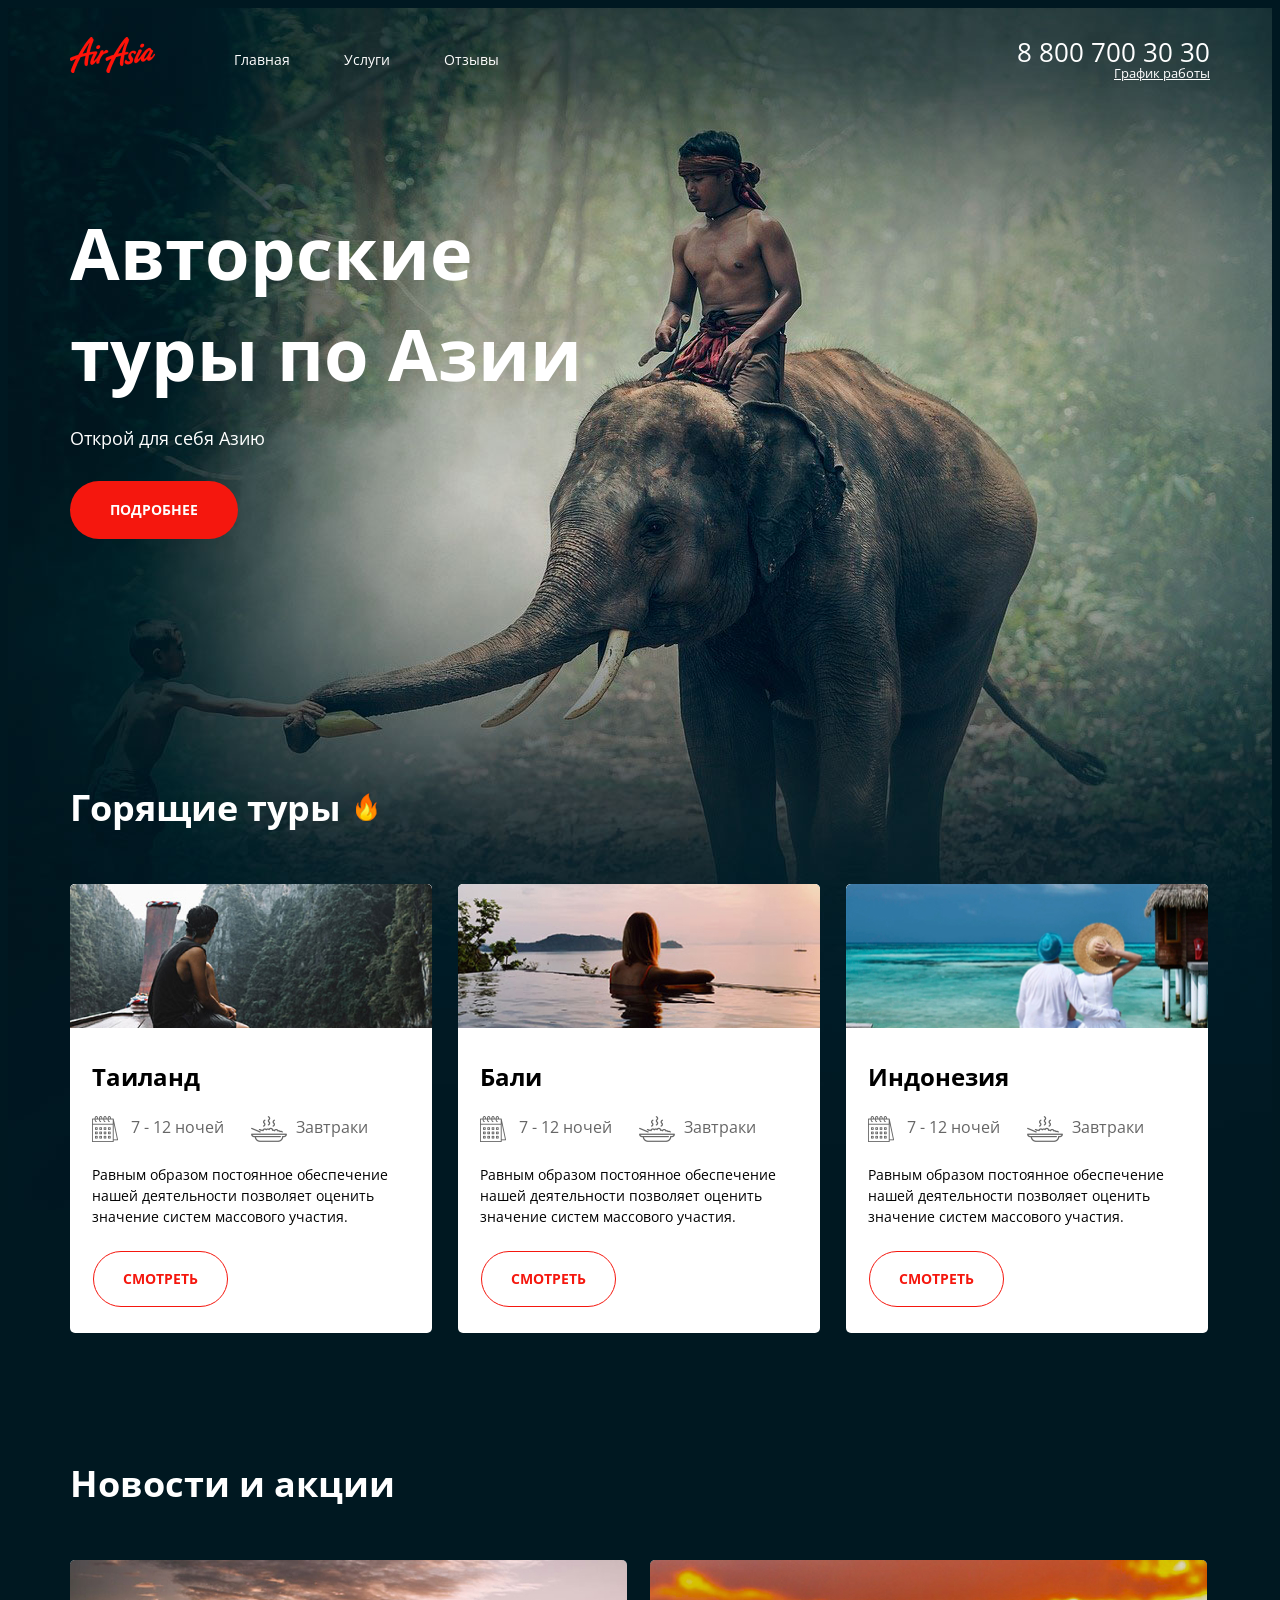
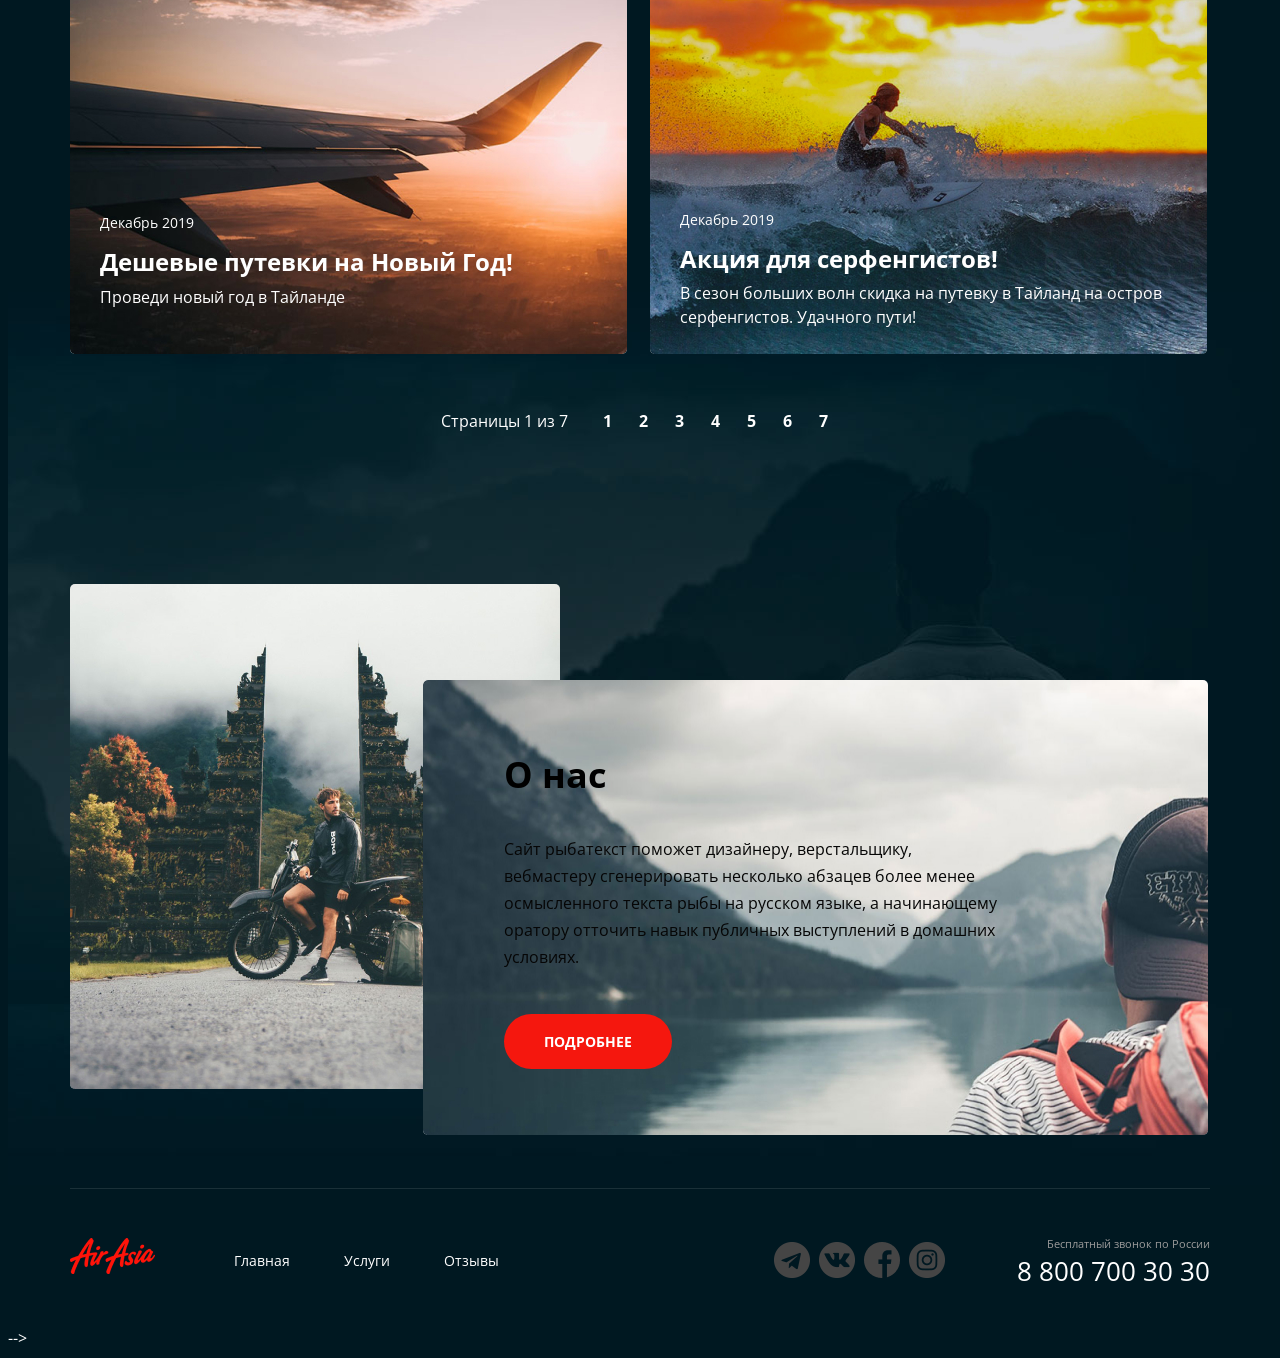
==== index.html @ de973c2b "Заново загруженные файлы" ====
<!DOCTYPE html>
<html lang="ru">

<head>
  <meta charset="UTF-8">
  <meta http-equiv="X-UA-Compatible" content="IE=edge">
  <meta name="viewport" content="width=device-width, initial-scale=1.0">
  <title>Document</title>
  <link href="https://fonts.googleapis.com/css2?family=Open+Sans:wght@300;400;700&display=swap" rel="stylesheet">
  <link rel="stylesheet" href="main.css">
</head>

<body>
  <div class="wrapper main-page-wrapper">
    <section class="hero">
      <div class="container">
        <header class="header">
          <a href="/" class="logo">
            <img src="./img/logo.png" alt="logo__img">
          </a>
          <nav class="menu">
            <ul class="menu__list">
              <li class="menu__item">
                <a href="#" class="menu__link">Главная</a>
              </li>
              <li class="menu__item">
                <a href="#" class="menu__link">Услуги</a>
              </li>
              <li class="menu__item">
                <a href="#" class="menu__link">Отзывы</a>
              </li>
            </ul>
          </nav>
          <address class="contacts">
            <a href="" class="contacts__number">8 800 700 30 30</a>
            <div class="contacts__time--title" title="пн-вс: 09:00 - 20:00 Обед: 14:00 - 14:30">График работы</div>
          </address>
        </header>
        <div class="main">
          <h1 class="main__title">Авторские туры по Азии</h1>
          <p class="main__slogan">Открой для себя Азию</p>
          <a href="#" class="button button--color--red">Подробнее</a>
        </div>
      </div>
    </section>
    <section class="sale">
      <div class="container">
        <h2 class="sale__title section-title">Горящие туры</h2>
        <ul class="sale__list">
          <li class="sale__item">
            <div class="sale-card">
              <div class="sale__header">
                <img src="./img/river.jpg" alt="" class="sale-card__img">
              </div>
              <div class="sale-card__desc">
                <h3 class="sale-card__title">Таиланд</h3>
                <ul class="options">
                  <li class="options__item">
                    <img src="./img/calendar.jpg" alt="" class="options__img--calendar">
                    <span class="options__text--calendar">7 - 12 ночей</span>
                  </li>
                  <li class="options__item">
                    <img src="./img/meal.jpg" alt="" class="options__img--meal">
                    <span class="options__text--meal">Завтраки</span>
                  </li>
                </ul>
                <p class="sale-card__text">Равным образом постоянное обеспечение нашей деятельности позволяет оценить
                  значение систем массового участия.</p>
                <div class="sale-button-wrapper">
                  <a href="#" class="button button--color--white">Смотреть</a>
                </div>
              </div>
            </div>
          </li>
          <li class="sale__item">
            <div class="sale-card">
              <div class="sale__header">
                <img src="./img/pool.jpg" alt="" class="sale-card__img">
              </div>
              <div class="sale-card__desc">
                <h3 class="sale-card__title">Бали</h3>
                <ul class="options">
                  <li class="options__item">
                    <img src="./img/calendar.jpg" alt="" class="options__img--calendar">
                    <span class="options__text--calendar">7 - 12 ночей</span>
                  </li>
                  <li class="options__item">
                    <img src="./img/meal.jpg" alt="" class="options__img--meal">
                    <span class="options__text--meal">Завтраки</span>
                  </li>
                </ul>
                <p class="sale-card__text">Равным образом постоянное обеспечение нашей деятельности позволяет оценить
                  значение систем массового участия.</p>
                <div class="sale-button-wrapper">
                  <a href="#" class="button button--color--white">Смотреть</a>
                </div>
              </div>
            </div>
          </li>
          <li class="sale__item">
            <div class="sale-card">
              <div class="sale__header">
                <img src="./img/ocean.jpg" alt="" class="sale-card__img">
              </div>
              <div class="sale-card__desc">
                <h3 class="sale-card__title">Индонезия</h3>
                <ul class="options">
                  <li class="options__item">
                    <img src="./img/calendar.jpg" alt="" class="options__img--calendar">
                    <span class="options__text--calendar">7 - 12 ночей</span>
                  </li>
                  <li class="options__item">
                    <img src="./img/meal.jpg" alt="" class="options__img--meal">
                    <span class="options__text--meal">Завтраки</span>
                  </li>
                </ul>
                <p class="sale-card__text">Равным образом постоянное обеспечение нашей деятельности позволяет оценить
                  значение систем массового участия.</p>
                <div class="sale-button-wrapper">
                  <a href="#" class="button button--color--white">Смотреть</a>
                </div>
              </div>
            </div>
          </li>
        </ul>
      </div>
    </section>
    <section class="news">
      <div class="container">
        <h2 class="news__title section-title">Новости и акции</h2>
        <ul class="news__list">
          <li class="news__item">
            <a href="#" class="news__link">
              <div class="single-news">
                <img src="./img/plain.jpg" alt="" class="single-news__img">
                <div class="single-news__desc">
                  <div class="single-news__date">Декабрь 2019</div>
                  <div class="single-news__title">Дешевые путевки на Новый Год!</div>
                  <div class="single-news__text">Проведи новый год в Тайланде</div>
                </div>
              </div>
            </a>
          </li>
          <li class="news__item">
            <a href="#" class="news__link">
              <div class="single-news">
                <img src="./img/Surfer.jpg" alt="" class="single-news__img">
                <div class="single-news__desc">
                  <div class="single-news__date">Декабрь 2019</div>
                  <div class="single-news__title">Акция для серфенгистов!</div>
                  <div class="single-news__text">В сезон больших волн скидка на путевку в Тайланд на остров серфенгистов.
                    Удачного пути!</div>
                </div>
              </div>
            </a>
          </li>
        </ul>
        <div class="paginator">
          <div class="paginator__display">Страницы 1 из 7</div>
          <ul class="paginator__list">
            <li class="paginator__item paginator__item--active">
              <a href="#" class="paginator__link">1</a>
            </li>
            <li class="paginator__item paginator__item--active">
              <a href="#" class="paginator__link">2</a>
            </li>
            <li class="paginator__item paginator__item--active">
              <a href="#" class="paginator__link">3</a>
            </li>
            <li class="paginator__item paginator__item--active">
              <a href="#" class="paginator__link">4</a>
            </li>
            <li class="paginator__item paginator__item--active">
              <a href="#" class="paginator__link">5</a>
            </li>
            <li class="paginator__item paginator__item--active">
              <a href="#" class="paginator__link">6</a>
            </li>
            <li class="paginator__item paginator__item--active">
              <a href="#" class="paginator__link">7</a>
            </li>
          </ul>
        </div>
      </div>
    </section>
    <section class="story">
      <div class="container story__container">
        <div class="story__content">
          <h3 class="story__title section-title--color--black section-title">О нас</h3>
          <p class="story__text">Сайт рыбатекст поможет дизайнеру, верстальщику, вебмастеру сгенерировать
            несколько
            абзацев более менее осмысленного текста рыбы на русском языке, а начинающему оратору отточить навык
            публичных выступлений в домашних условиях.</p>
          <a href="#" class="button__story">Подробнее</a>
        </div>
      </div>
    </section>
    <footer class="footer-containet">
      <div class="container footer-containet__content">
        <div class="footer">
          <a href="/" class="logo">
            <img src="./img/logo.png" alt="logo__footer__img">
          </a>
          <nav class="menu">
            <ul class="menu__list">
              <li class="menu__item">
                <a href="#" class="menu__link">Главная</a>
              </li>
              <li class="menu__item">
                <a href="#" class="menu__link">Услуги</a>
              </li>
              <li class="menu__item">
                <a href="#" class="menu__link">Отзывы</a>
              </li>
            </ul>
          </nav>
          <div class="socials">
            <ul class="socials__list">
              <li class="socials__item socials__link--tg">
                <a href="#" class="socials__link"></a>
              </li>
              <li class="socials__item socials__link--vk">
                <a href="#" class="socials__link"></a>
              </li>
              <li class="socials__item socials__link--fb">
                <a href="#" class="socials__link"></a>
              </li>
              <li class="socials__item socials__link--ig">
                <a href="#" class="socials__link"></a>
              </li>
            </ul>
          </div>
          <address class="contacts">
            <div class="contacts__text">Бесплатный звонок по России</div>
            <a href="" class="contacts__number">8 800 700 30 30</a>
        </div> 
      </div>
    </footer>
    -->
  </div>
</body>

</html>
---- main.css ----
body {
  font-family: "Open Sans", Helvetica, sans-serif;
  color: #fff;
  font-size: 16px;
  line-height: 1.42;
  background: #001821;
  -webkit-font-smoothing: antialiased;
  -moz-osx-font-smoothing: grayscale;
}

a {
  color: inherit;
}

ul {
  padding: 0;
  margin: 0;
}

ul li {
  list-style: none;
}

h1 h2 h3 h4 h5 h6 {
  margin: 0;
  font-weight: normal;
}

* {
  box-sizing: border-box;
}

.main-page-wrapper {
  background: url(./img/1.png) center top no-repeat, url(./img/2.png) right bottom 165px no-repeat;
}

.container {
  margin: 0 auto;
  width: 1140px;
}

.header {
  height: 92px;
  position: relative;
  margin-bottom: 102px;
}

.logo {
  display: block;
  position: absolute;
  top: 29px;
  left: 0;
}

.menu {
  position: absolute;
  top: 39px;
  left: 164px;
}

.contacts {
  position: absolute;
  top: 29.64px;
  right: 0;
  line-height: 1.1;
  text-align: right;
  font-style: normal;
}

.contacts__text{
  color: #9A9A9A;
  font-size: 11px;
  margin-bottom: 6px;
}

.menu__item {
  display: inline-block;
  vertical-align: middle;
  margin-right: 50px;
}

.menu__item:last-child {
  margin-right: 0;
}

.menu__link {
  font-size: 14px;
  text-decoration: none;
}

.menu__link:hover {
  color: #DA0100;
}

.contacts__number {
  text-decoration: none;
  font-size: 26px;
  margin-bottom: 2px;
}
.contacts__time--title {
  font-size: 13px;
  text-decoration: underline;
}

.main {
  width: 515px;
}

.main__title {
  font-size: 72px;
  font-weight: 700;
  line-height: 1.4;
  margin-bottom: 22.5px;
}

.main__slogan {
  font-size: 18px;
  margin-bottom: 29.5px;
}

.button {
  background: #F5170E;
  border-radius: 35px;
  padding: 19px 40px;
  color: #fff;
  font-weight: 700;
  text-transform: uppercase;
  text-decoration: none;
  display: inline-block;
  font-size: 14px;
  margin-bottom: 213px;
}

.button--color--white {
  background: #fff;
  color: #F5170E;
  border: 1px solid #F5170E;
}

.button--color--white:hover {
  background: #F5170E;
  color: #fff;
}

.sale {
  margin-bottom: 125px;
}

.sale__title {
  font-size: 36px;
  font-weight: 700;
  margin-bottom: 51px;
}

.sale__title::after {
  content: url(./img/flame.png);
  margin-left: 15px;
}

.sale__item {
  min-height: 449px;
  background: #fff;
  border-radius: 5px;
  display: inline-block;
  margin-right: 22px;
  width: 362px;
}

.sale__item:last-child {
  margin-right: 0;
}

.sale-card__img {
  border-radius: 5px 5px 0px 0px;
}

.sale__header {
  min-height: 144px;
  margin-bottom: 26px;
}

.sale-card__desc {
  padding: 0px 22px 26px 22px;
  color: #000000;
}

.sale-card__title {
  font-size: 24px;
  font-weight: 700;
  margin-bottom: 22px;
}

.options {
  display: inline-block;
  vertical-align: top;
  color: #666666;
  margin-bottom: 8px;
}

.options__item {
  display: inline-block;
}

.options__item:last-child {
  margin-bottom: 0;
}

.options__img--calendar {
  margin-right: 9px;
  vertical-align: middle;
}

.options__text--calendar {
  margin-right: 23px;
}

.options__img--meal {
  margin-right: 5px;
  vertical-align: middle;
}

.sale-card__text {
  font-weight: 400;
  font-size: 14px;
  line-height: 21px;
  margin-bottom: 24px;
}

.sale-button-wrapper {
  padding: 0px 1px;
}

.button--color--white {
  box-sizing: border-box;
  position: absolute;
  padding: 17px 29px;
  transition: .5s;
}

.news__title {
  font-size: 36px;
  margin-bottom: 51px;
}

.news__item {
  width: 557px;
  display: inline-block;
  vertical-align: top;
  position: relative;
  border-radius: 5px;
  overflow: hidden;
  margin-right: 19px;
  margin-bottom: 51px;
}

.news__item:last-child {
  margin-right: 0;
}

.single-news__img {
  display: block;
  width: 100%;
  height: 100%;
  object-fit: cover;
}

.single-news__desc {
  position: absolute;
  left: 0;
  right: 0;
  bottom: 0;
  padding: 25px 30px;
  min-height: 166px;
  display: block;
}

.single-news__date {
  font-size: 14px;
  margin-bottom: 12.5px;
}
.single-news__title {
  font-size: 24px;
  font-weight: 700;
  margin-bottom: 5px;
}

.single-news__text {
  line-height: 1.5;
}

.paginator {
  text-align: center;
  margin-bottom: 75px;
}

.paginator__display, .paginator__list{
  display: inline-block;
  vertical-align: middle;
}

.paginator__display {
  margin-right: 20px;
}

.paginator__item {
  display: inline-block;
  vertical-align: middle;
}

.paginator__item--active:hover, .paginator__link:hover {
  background: #fff;
  border-radius: 50%;
  color: #F5170E;
}

.paginator__link {
  display: block;
  width: 32px;
  height: 32px;
  border-radius: 50%;
  position: relative;
  text-decoration: none;
  font-weight: bold;
  line-height: 32px;
}

.story {
  padding: 72px 0 53px 0;
}

.story__content {
  display: inline-block;
  border-radius: 5px;
  max-width: 785px;
  background-image: url('./img/mountains.jpg');
  background-size: cover;
  background-repeat: no-repeat;
  background-position: bottom right;
  padding: 70px 202px 82px 81px;
  margin-left: -141px;
  vertical-align: top;
  margin-top: 96px;
}

.section__title {
  margin-bottom: 37px;
}

.story__text {
  margin-bottom: 59px;
  font-size: 16px;
  line-height: 27px;
  color: #060606
}

.story__container::before {
  content: '';
  display: inline-block;
  width: 490px;
  height: 505px;
  background-image: url('./img/gates.jpg');
  border-radius: 5px;
  vertical-align: top;
}

.button__story {
  font-weight: 700;
  font-size: 14px;
  line-height: 19px;
  text-transform: uppercase;
  color: #fff;
  border-radius: 35px;
  background: #F5170E;
  padding: 18px 40px;
  transition: .5s;
  text-decoration: none;
}

.button__story:hover {
  background-color: #DA0100;
}

.story__title {
  font-weight: 700;
  font-size: 36px;
  line-height: 49px;
  color: #fff;
  margin-top: 0;
  margin-bottom: 37px;
  
}

.section-title--color--black {
  color: #000;
}

.footer-containet__content {
  border-top: 1px solid rgba(255, 255, 255, 0.1);
}

.footer {
  height: 118px;
  position: relative;
  margin-top: 20px;
}

.socials__item{
  display: inline-block;
  vertical-align: middle;
  margin-right: 5px;
}

.socials {
  position: absolute;
  top: 33px;
  right: 265px;
}

.socials__item:last-child {
  margin-right: 0;
}

.socials__link{
  display: block;
  text-decoration: none;
  width: 36px;
  height: 36px;
  background: center center no-repeat;
}

.socials__link--tg .socials__link {
  background-image: url(./img/tg.png);
}

.socials__link--tg .socials__link:hover {
  background-image: url(./img/tg-hover.png);
}

.socials__link--vk .socials__link {
  background-image: url(./img/vk.png);
}

.socials__link--vk .socials__link:hover {
  background-image: url(./img/vk-hover.png);
}

.socials__link--fb .socials__link {
  background-image: url(./img/fb.png);
}

.socials__link--fb .socials__link:hover {
  background-image: url(./img/fb-hover.png);
}

.socials__link--ig .socials__link {
  background-image: url(./img/ig.png);
}

.socials__link--ig .socials__link:hover {
  background-image: url(./img/ig-hover.png);
}
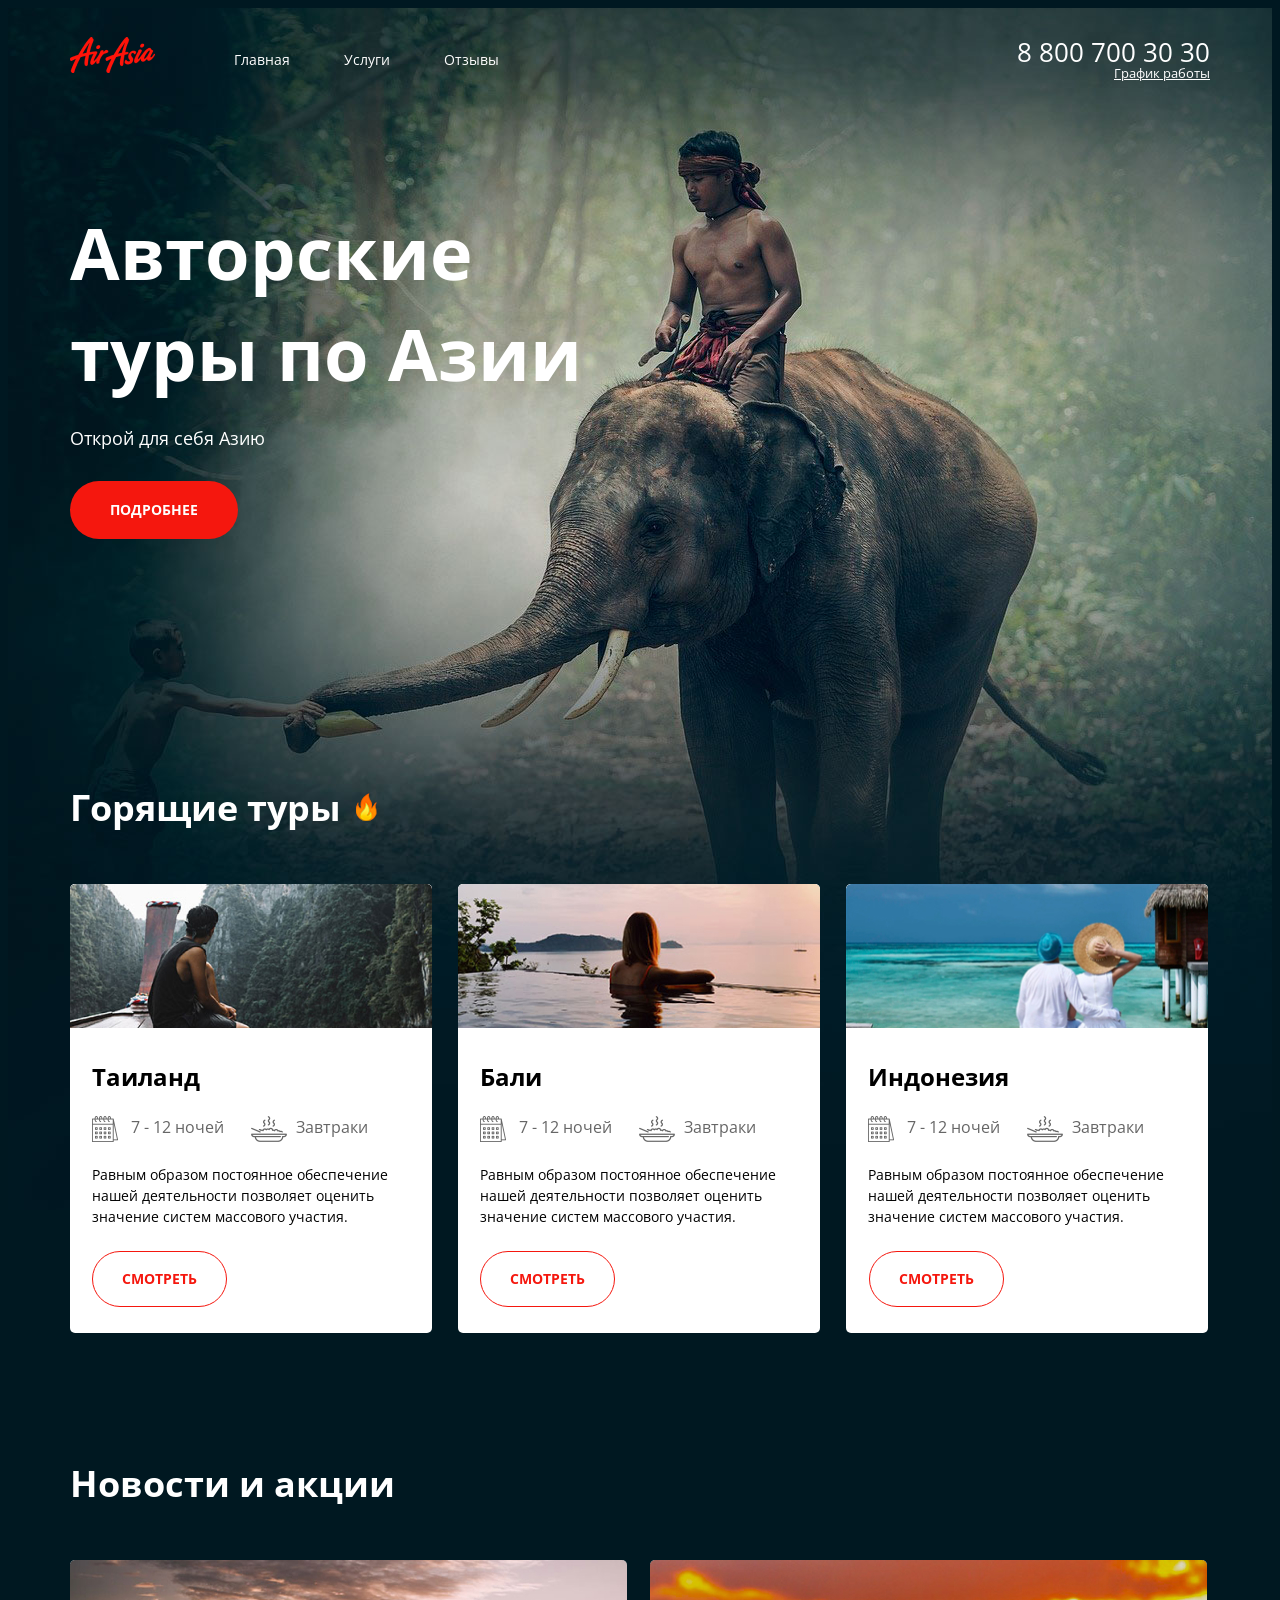
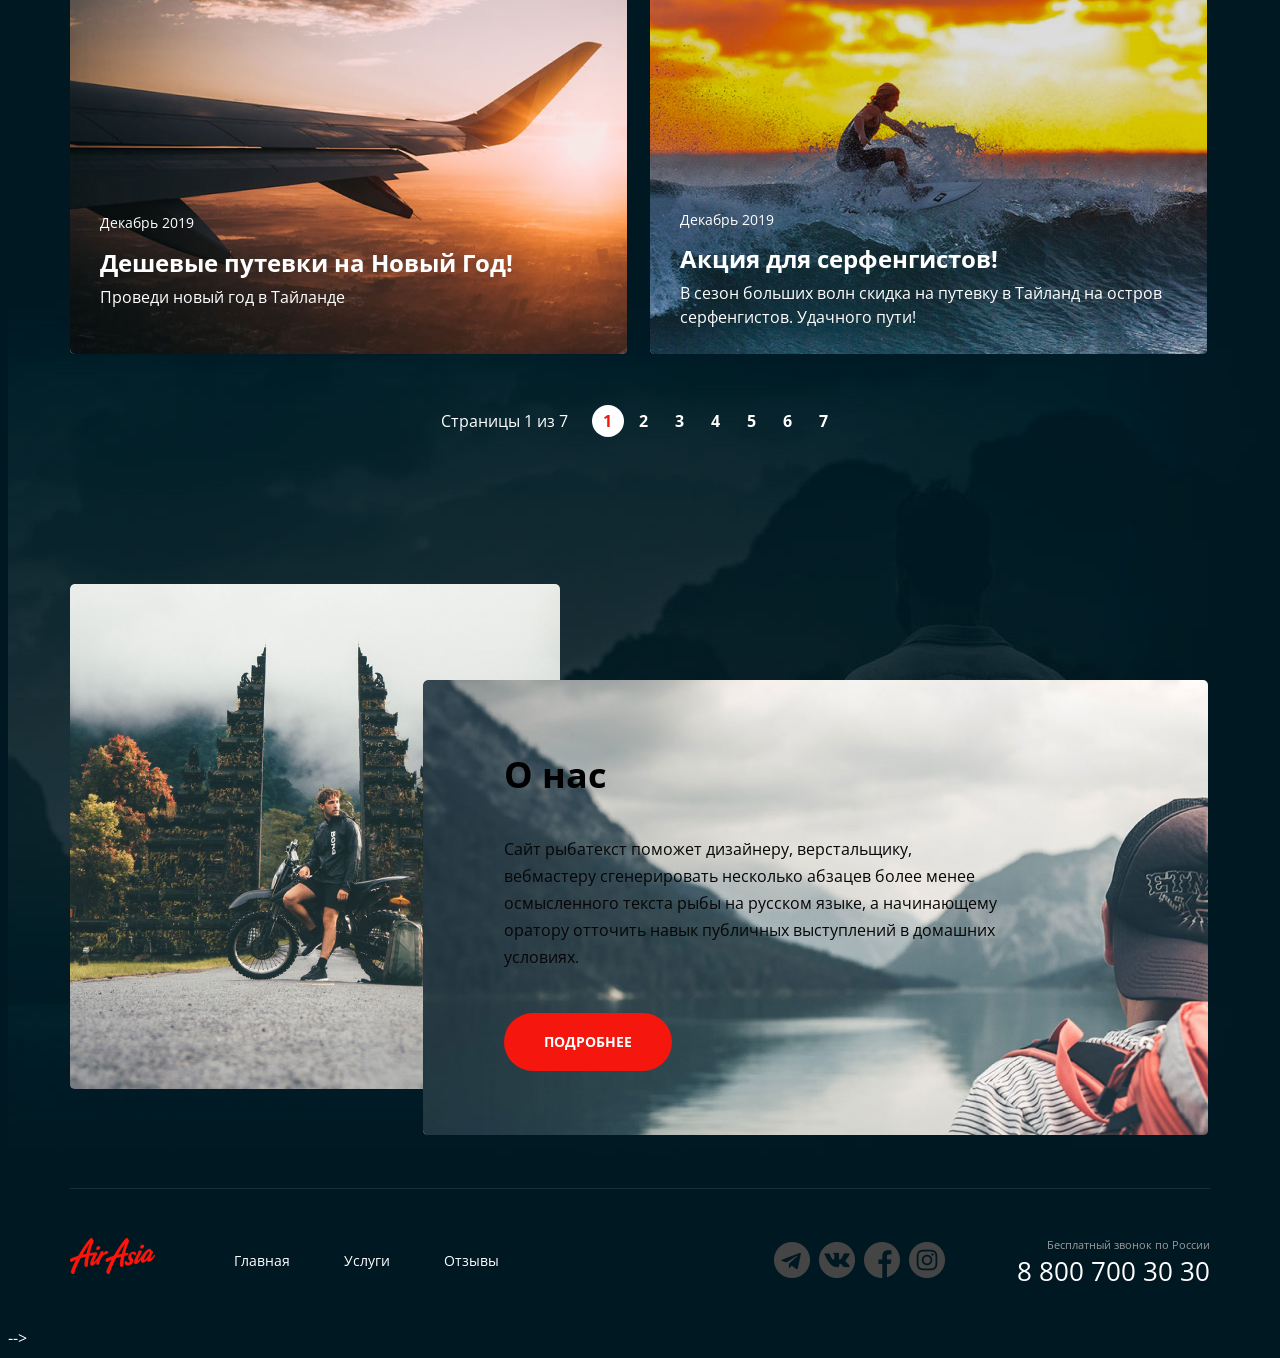
==== commit b8b7e7a5: "Внесены правки от наставника" ====
--- a/index.html
+++ b/index.html
@@ -33,7 +33,7 @@
           </nav>
           <address class="contacts">
             <a href="" class="contacts__number">8 800 700 30 30</a>
-            <div class="contacts__time--title" title="пн-вс: 09:00 - 20:00 Обед: 14:00 - 14:30">График работы</div>
+            <div class="contacts__time contacts__time--title" title="пн-вс: 09:00 - 20:00 Обед: 14:00 - 14:30">График работы</div>
           </address>
         </header>
         <div class="main">
@@ -56,12 +56,12 @@
                 <h3 class="sale-card__title">Таиланд</h3>
                 <ul class="options">
                   <li class="options__item">
-                    <img src="./img/calendar.jpg" alt="" class="options__img--calendar">
-                    <span class="options__text--calendar">7 - 12 ночей</span>
-                  </li>
-                  <li class="options__item">
-                    <img src="./img/meal.jpg" alt="" class="options__img--meal">
-                    <span class="options__text--meal">Завтраки</span>
+                    <img src="./img/calendar.jpg" alt="" class="options__img options__img--calendar">
+                    <span class="options__text options__text--calendar">7 - 12 ночей</span>
+                  </li>
+                  <li class="options__item">
+                    <img src="./img/meal.jpg" alt="" class="options__img options__img--meal">
+                    <span class="options__text options__text--meal">Завтраки</span>
                   </li>
                 </ul>
                 <p class="sale-card__text">Равным образом постоянное обеспечение нашей деятельности позволяет оценить
@@ -81,12 +81,12 @@
                 <h3 class="sale-card__title">Бали</h3>
                 <ul class="options">
                   <li class="options__item">
-                    <img src="./img/calendar.jpg" alt="" class="options__img--calendar">
-                    <span class="options__text--calendar">7 - 12 ночей</span>
-                  </li>
-                  <li class="options__item">
-                    <img src="./img/meal.jpg" alt="" class="options__img--meal">
-                    <span class="options__text--meal">Завтраки</span>
+                    <img src="./img/calendar.jpg" alt="" class="options__img options__img--calendar">
+                    <span class="options__text options__text--calendar">7 - 12 ночей</span>
+                  </li>
+                  <li class="options__item">
+                    <img src="./img/meal.jpg" alt="" class="options__img options__img--meal">
+                    <span class="options__text options__text--meal">Завтраки</span>
                   </li>
                 </ul>
                 <p class="sale-card__text">Равным образом постоянное обеспечение нашей деятельности позволяет оценить
@@ -106,17 +106,17 @@
                 <h3 class="sale-card__title">Индонезия</h3>
                 <ul class="options">
                   <li class="options__item">
-                    <img src="./img/calendar.jpg" alt="" class="options__img--calendar">
-                    <span class="options__text--calendar">7 - 12 ночей</span>
-                  </li>
-                  <li class="options__item">
-                    <img src="./img/meal.jpg" alt="" class="options__img--meal">
-                    <span class="options__text--meal">Завтраки</span>
+                    <img src="./img/calendar.jpg" alt="" class="options__img options__img--calendar">
+                    <span class="options__text options__text--calendar">7 - 12 ночей</span>
+                  </li>
+                  <li class="options__item">
+                    <img src="./img/meal.jpg" alt="" class="options__img options__img--meal">
+                    <span class="options__text options__text--meal">Завтраки</span>
                   </li>
                 </ul>
                 <p class="sale-card__text">Равным образом постоянное обеспечение нашей деятельности позволяет оценить
                   значение систем массового участия.</p>
-                <div class="sale-button-wrapper">
+                <div class="sale__button-wrapper">
                   <a href="#" class="button button--color--white">Смотреть</a>
                 </div>
               </div>
@@ -161,22 +161,22 @@
             <li class="paginator__item paginator__item--active">
               <a href="#" class="paginator__link">1</a>
             </li>
-            <li class="paginator__item paginator__item--active">
+            <li class="paginator__item">
               <a href="#" class="paginator__link">2</a>
             </li>
-            <li class="paginator__item paginator__item--active">
+            <li class="paginator__item">
               <a href="#" class="paginator__link">3</a>
             </li>
-            <li class="paginator__item paginator__item--active">
+            <li class="paginator__item">
               <a href="#" class="paginator__link">4</a>
             </li>
-            <li class="paginator__item paginator__item--active">
+            <li class="paginator__item">
               <a href="#" class="paginator__link">5</a>
             </li>
-            <li class="paginator__item paginator__item--active">
+            <li class="paginator__item">
               <a href="#" class="paginator__link">6</a>
             </li>
-            <li class="paginator__item paginator__item--active">
+            <li class="paginator__item">
               <a href="#" class="paginator__link">7</a>
             </li>
           </ul>
@@ -191,7 +191,7 @@
             несколько
             абзацев более менее осмысленного текста рыбы на русском языке, а начинающему оратору отточить навык
             публичных выступлений в домашних условиях.</p>
-          <a href="#" class="button__story">Подробнее</a>
+          <a href="#" class="button">Подробнее</a>
         </div>
       </div>
     </section>
--- a/main.css
+++ b/main.css
@@ -104,6 +104,7 @@
 
 .main {
   width: 515px;
+  margin-bottom: 243px;
 }
 
 .main__title {
@@ -128,7 +129,6 @@
   text-decoration: none;
   display: inline-block;
   font-size: 14px;
-  margin-bottom: 213px;
 }
 
 .button--color--white {
@@ -226,13 +226,12 @@
   margin-bottom: 24px;
 }
 
-.sale-button-wrapper {
+.sale__button-wrapper {
   padding: 0px 1px;
 }
 
 .button--color--white {
   box-sizing: border-box;
-  position: absolute;
   padding: 17px 29px;
   transition: .5s;
 }
@@ -307,7 +306,7 @@
   vertical-align: middle;
 }
 
-.paginator__item--active:hover, .paginator__link:hover {
+.paginator__item--active .paginator__link {
   background: #fff;
   border-radius: 50%;
   color: #F5170E;
@@ -336,7 +335,7 @@
   background-size: cover;
   background-repeat: no-repeat;
   background-position: bottom right;
-  padding: 70px 202px 82px 81px;
+  padding: 70px 202px 64px 81px;
   margin-left: -141px;
   vertical-align: top;
   margin-top: 96px;
@@ -347,7 +346,7 @@
 }
 
 .story__text {
-  margin-bottom: 59px;
+  margin-bottom: 42px;
   font-size: 16px;
   line-height: 27px;
   color: #060606
@@ -363,19 +362,6 @@
   vertical-align: top;
 }
 
-.button__story {
-  font-weight: 700;
-  font-size: 14px;
-  line-height: 19px;
-  text-transform: uppercase;
-  color: #fff;
-  border-radius: 35px;
-  background: #F5170E;
-  padding: 18px 40px;
-  transition: .5s;
-  text-decoration: none;
-}
-
 .button__story:hover {
   background-color: #DA0100;
 }
@@ -384,7 +370,6 @@
   font-weight: 700;
   font-size: 36px;
   line-height: 49px;
-  color: #fff;
   margin-top: 0;
   margin-bottom: 37px;
   
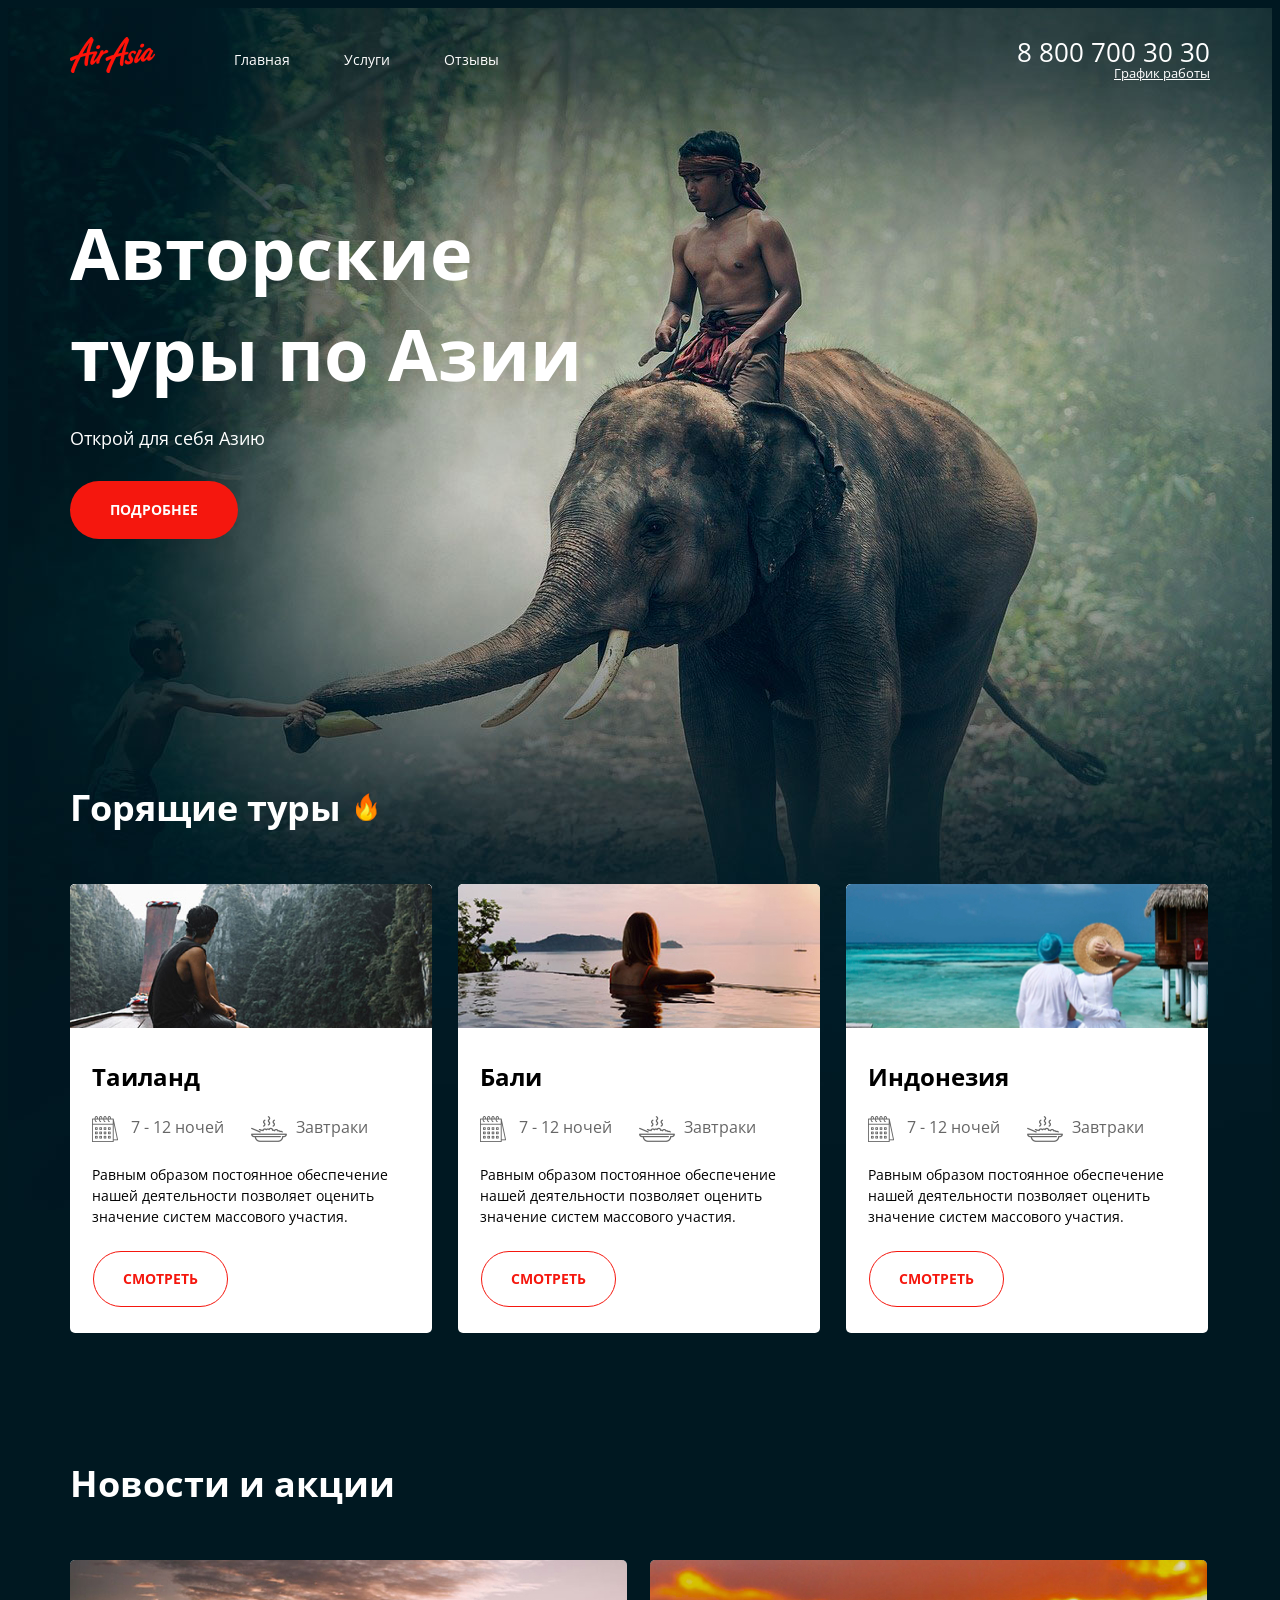
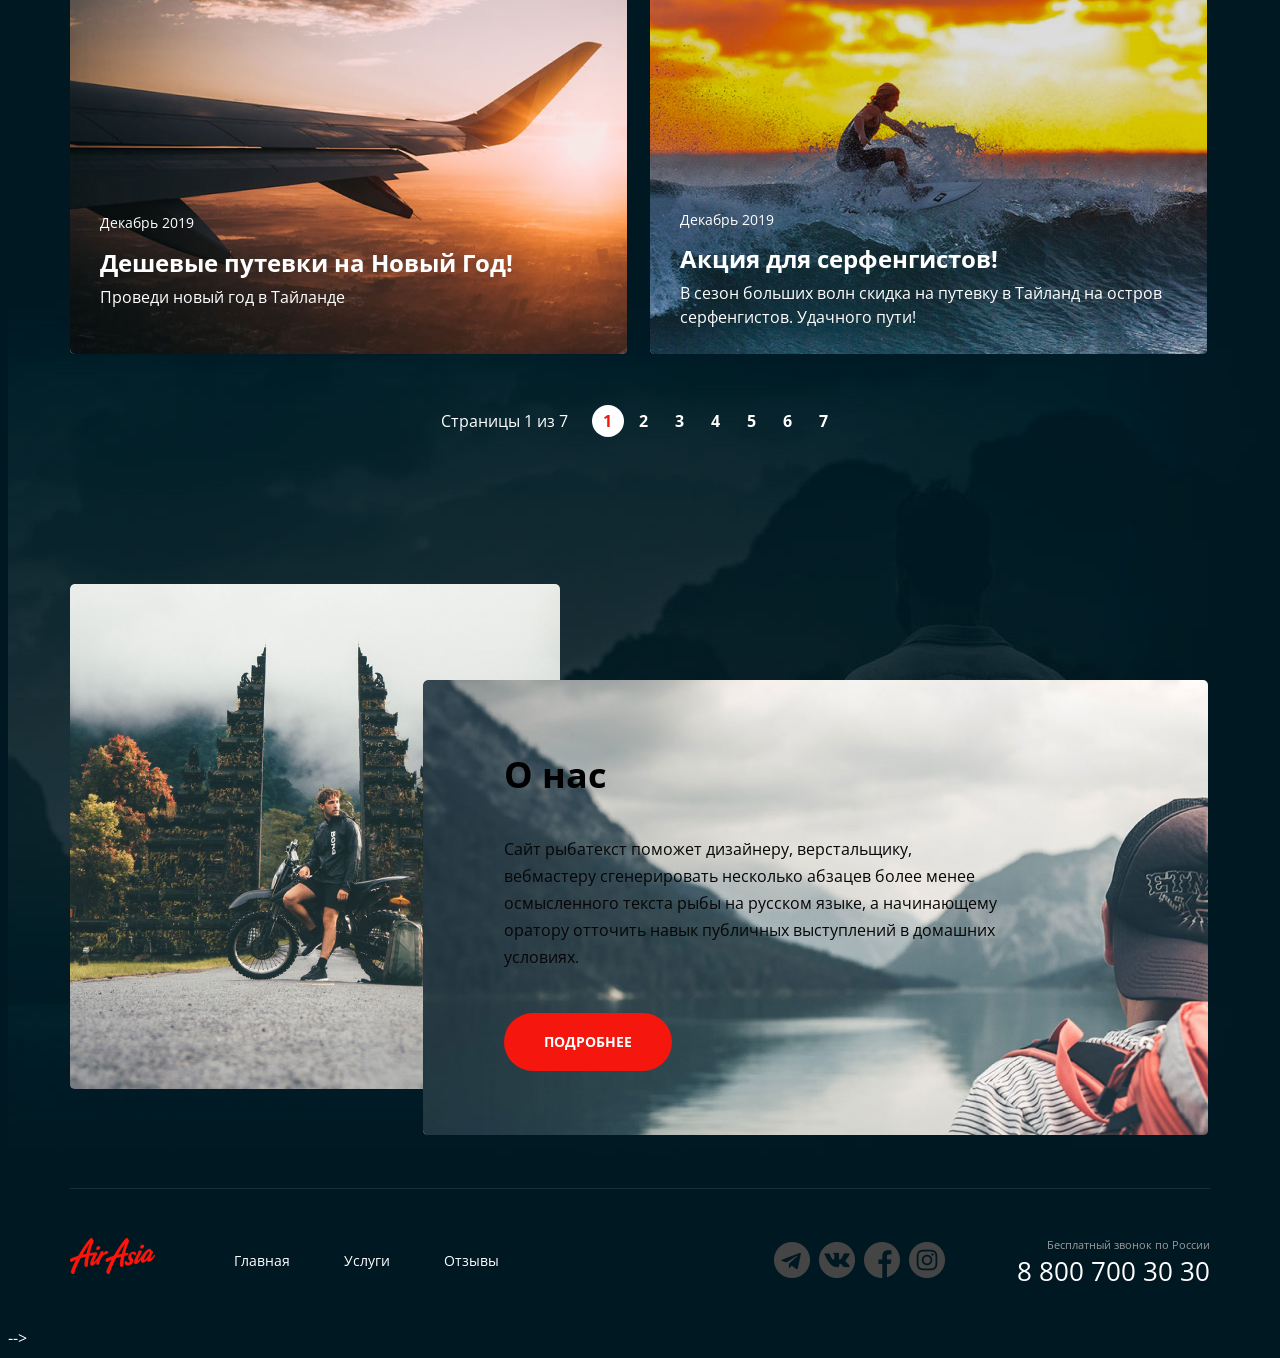
==== commit 9890d65a: "Внесены правки" ====
--- a/index.html
+++ b/index.html
@@ -66,7 +66,7 @@
                 </ul>
                 <p class="sale-card__text">Равным образом постоянное обеспечение нашей деятельности позволяет оценить
                   значение систем массового участия.</p>
-                <div class="sale-button-wrapper">
+                <div class="sale-button__wrapper">
                   <a href="#" class="button button--color--white">Смотреть</a>
                 </div>
               </div>
@@ -91,7 +91,7 @@
                 </ul>
                 <p class="sale-card__text">Равным образом постоянное обеспечение нашей деятельности позволяет оценить
                   значение систем массового участия.</p>
-                <div class="sale-button-wrapper">
+                <div class="sale-button__wrapper">
                   <a href="#" class="button button--color--white">Смотреть</a>
                 </div>
               </div>
@@ -116,7 +116,7 @@
                 </ul>
                 <p class="sale-card__text">Равным образом постоянное обеспечение нашей деятельности позволяет оценить
                   значение систем массового участия.</p>
-                <div class="sale__button-wrapper">
+                <div class="sale-button__wrapper">
                   <a href="#" class="button button--color--white">Смотреть</a>
                 </div>
               </div>
--- a/main.css
+++ b/main.css
@@ -226,7 +226,7 @@
   margin-bottom: 24px;
 }
 
-.sale__button-wrapper {
+.sale-button__wrapper {
   padding: 0px 1px;
 }
 
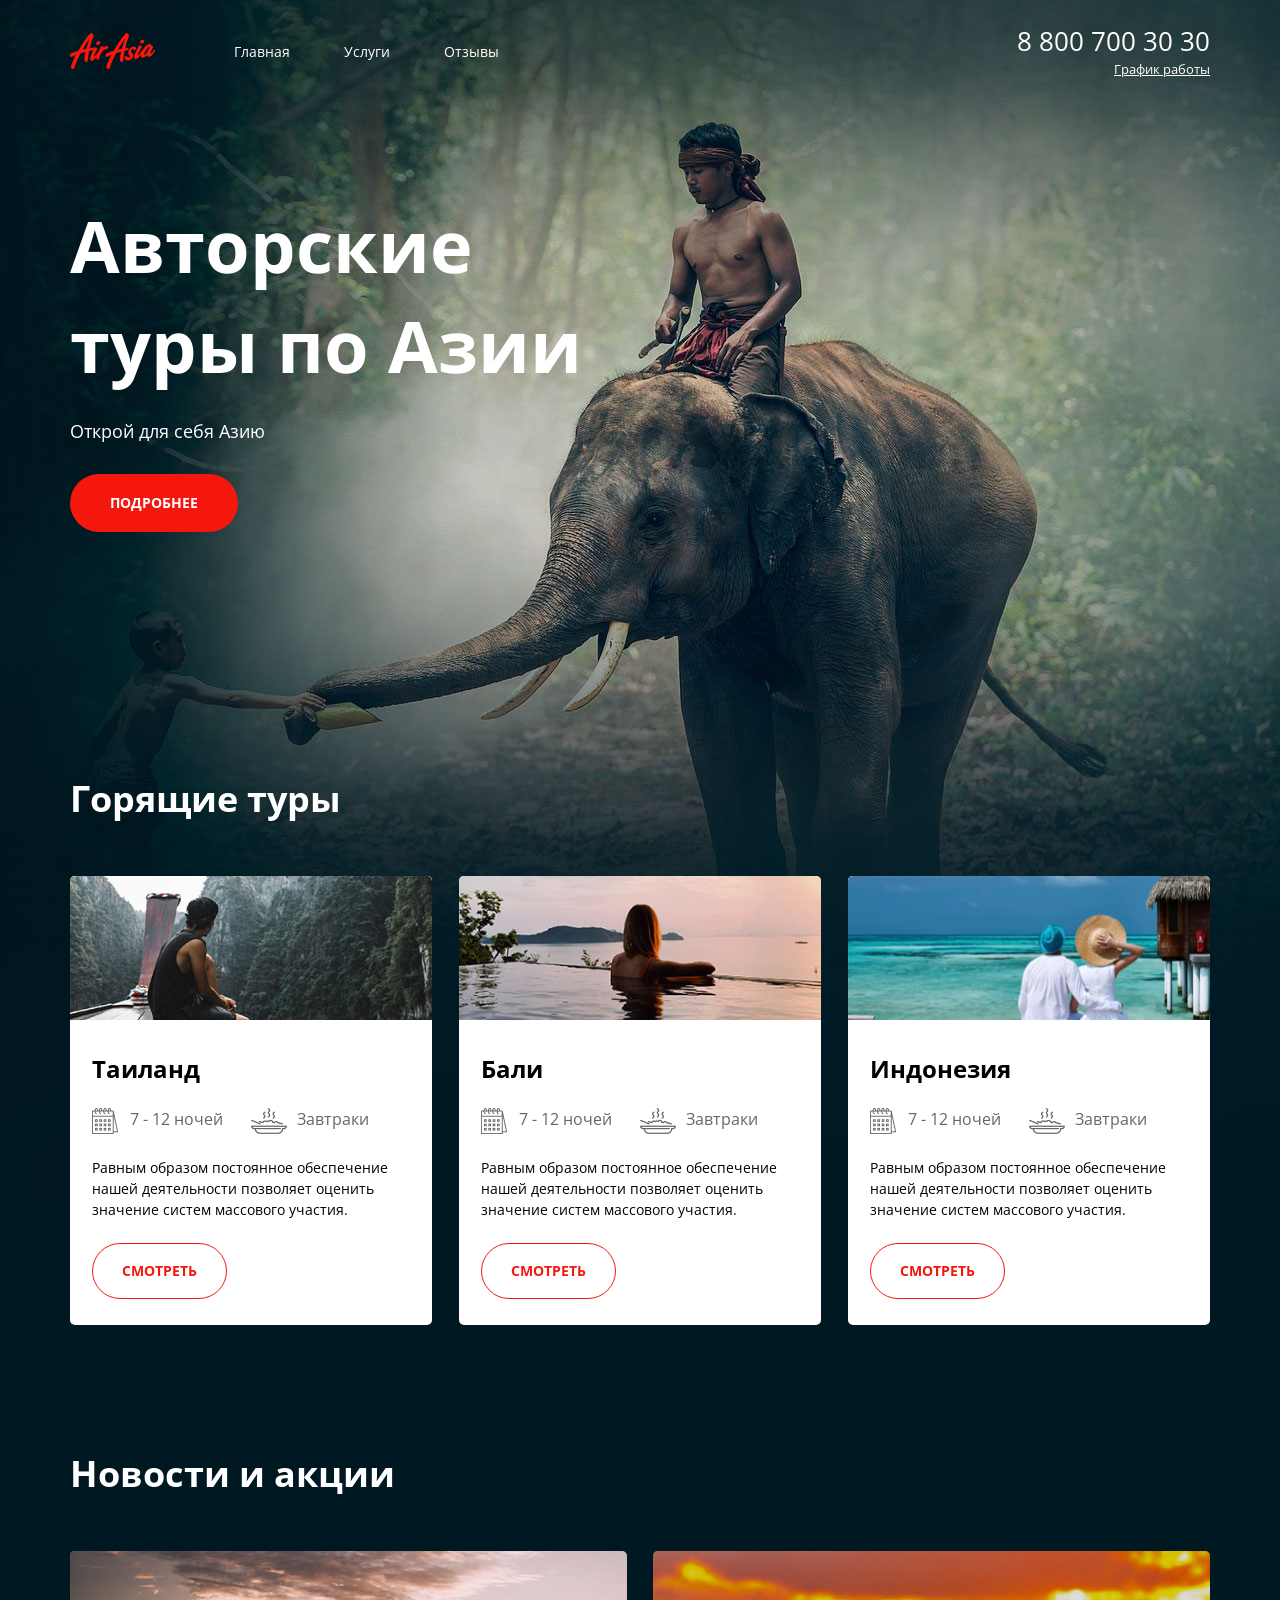
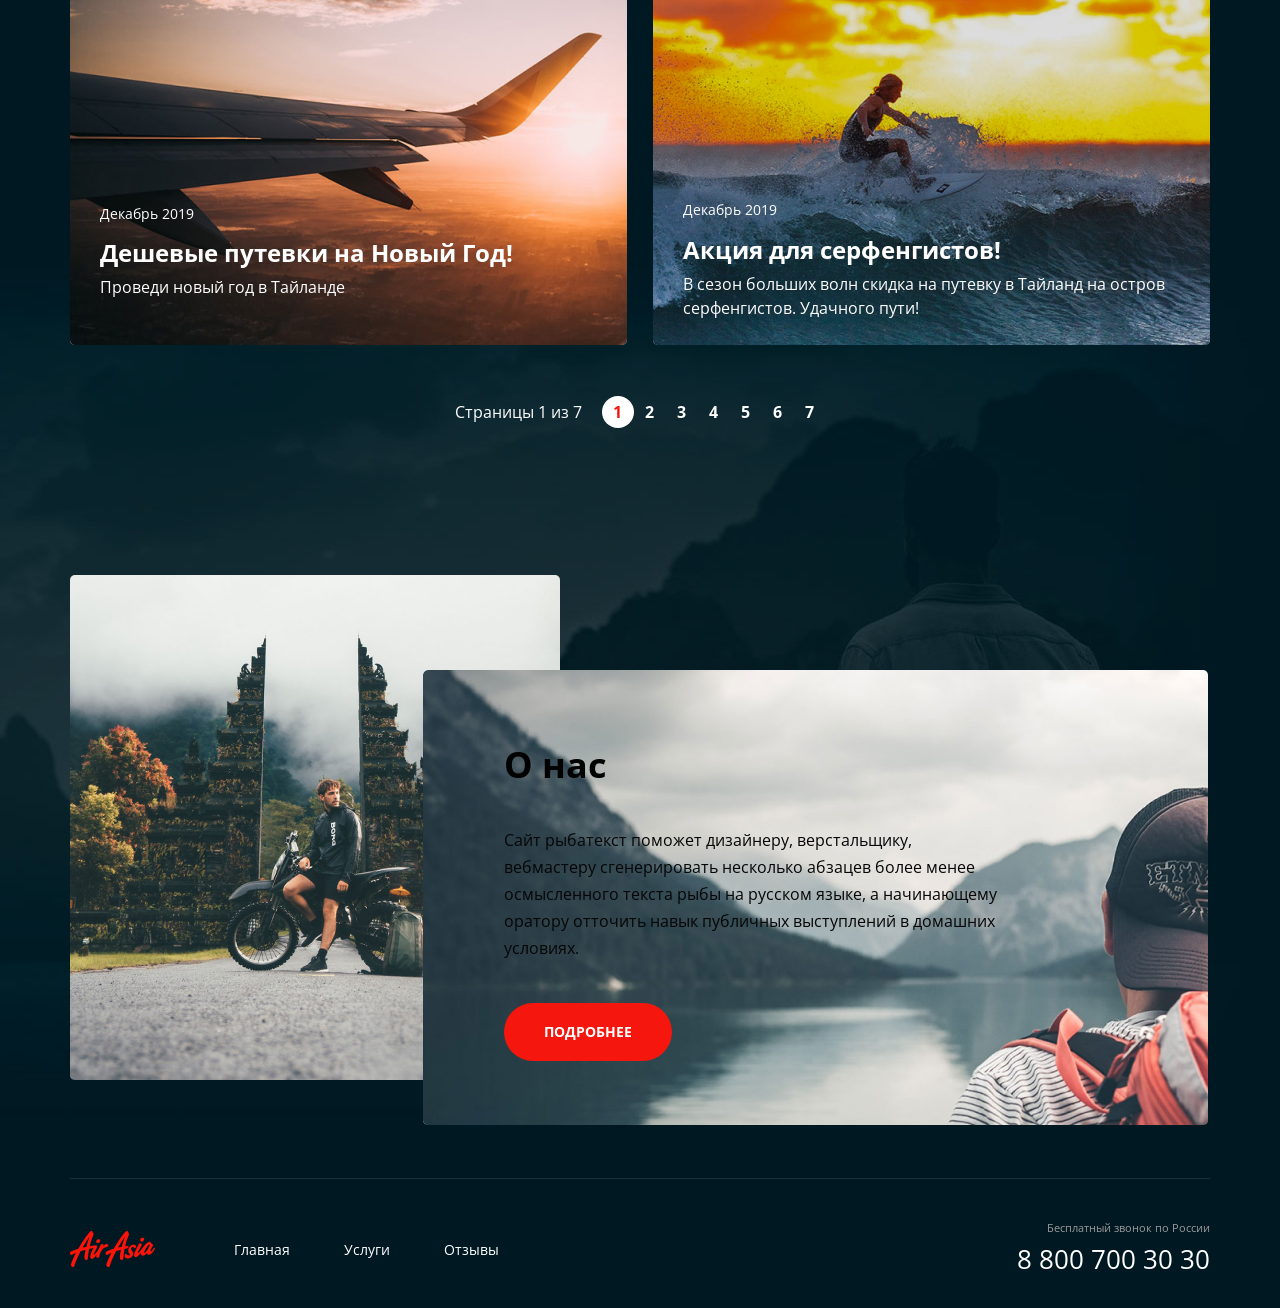
==== commit edbd36f3: "Новая страница" ====
--- a/index.html
+++ b/index.html
@@ -4,37 +4,43 @@
 <head>
   <meta charset="UTF-8">
   <meta http-equiv="X-UA-Compatible" content="IE=edge">
-  <meta name="viewport" content="width=device-width, initial-scale=1.0">
+  <meta name="viewport" content="width=1200, initial-scale=1.0">
   <title>Document</title>
   <link href="https://fonts.googleapis.com/css2?family=Open+Sans:wght@300;400;700&display=swap" rel="stylesheet">
+  <link rel="stylesheet" href="./css/layout/normalize.css" integrity="sha512-NhSC1YmyruXifcj/KFRWoC561YpHpc5Jtzgvbuzx5VozKpWvQ+4nXhPdFgmx8xqexRcpAglTj9sIBWINXa8x5w==" crossorigin="anonymous" referrerpolicy="no-referrer" />
   <link rel="stylesheet" href="main.css">
 </head>
 
 <body>
   <div class="wrapper main-page-wrapper">
     <section class="hero">
-      <div class="container">
+      <div class="container  hero__container">
         <header class="header">
-          <a href="/" class="logo">
-            <img src="./img/logo.png" alt="logo__img">
-          </a>
-          <nav class="menu">
-            <ul class="menu__list">
-              <li class="menu__item">
-                <a href="#" class="menu__link">Главная</a>
-              </li>
-              <li class="menu__item">
-                <a href="#" class="menu__link">Услуги</a>
-              </li>
-              <li class="menu__item">
-                <a href="#" class="menu__link">Отзывы</a>
-              </li>
-            </ul>
-          </nav>
-          <address class="contacts">
-            <a href="" class="contacts__number">8 800 700 30 30</a>
-            <div class="contacts__time contacts__time--title" title="пн-вс: 09:00 - 20:00 Обед: 14:00 - 14:30">График работы</div>
-          </address>
+          <div class="header__col">
+            <a href="/" class="logo">
+              <img src="./img/logo.png" alt="logo__img">
+            </a>
+            <nav class="menu">
+              <ul class="menu__list">
+                <li class="menu__item">
+                  <a href="#" class="menu__link">Главная</a>
+                </li>
+                <li class="menu__item">
+                  <a href="./services.html" class="menu__link">Услуги</a>
+                </li>
+                <li class="menu__item">
+                  <a href="#" class="menu__link">Отзывы</a>
+                </li>
+              </ul>
+            </nav>
+          </div>
+          <div class="header__col header__col--align--right">
+            <address class="contacts">
+              <a href="" class="contacts__number">8 800 700 30 30</a>
+              <div class="contacts__time contacts__time--title" title="пн-вс: 09:00 - 20:00 Обед: 14:00 - 14:30">График
+                работы</div>
+            </address>
+          </div>
         </header>
         <div class="main">
           <h1 class="main__title">Авторские туры по Азии</h1>
@@ -54,19 +60,19 @@
               </div>
               <div class="sale-card__desc">
                 <h3 class="sale-card__title">Таиланд</h3>
-                <ul class="options">
-                  <li class="options__item">
-                    <img src="./img/calendar.jpg" alt="" class="options__img options__img--calendar">
-                    <span class="options__text options__text--calendar">7 - 12 ночей</span>
-                  </li>
-                  <li class="options__item">
-                    <img src="./img/meal.jpg" alt="" class="options__img options__img--meal">
-                    <span class="options__text options__text--meal">Завтраки</span>
+                <ul class="sale-options">
+                  <li class="sale-options__item">
+                    <img src="./img/calendar.jpg" alt="" class="sale-options__img sale-options__img--calendar">
+                    <span class="sale-options__text sale-options__text--calendar">7 - 12 ночей</span>
+                  </li>
+                  <li class="sale-options__item">
+                    <img src="./img/meal.jpg" alt="" class="sale-options__img sale-options__img--meal">
+                    <span class="sale-options__text sale-options__text--meal">Завтраки</span>
                   </li>
                 </ul>
                 <p class="sale-card__text">Равным образом постоянное обеспечение нашей деятельности позволяет оценить
                   значение систем массового участия.</p>
-                <div class="sale-button__wrapper">
+                <div class="button-wrapper">
                   <a href="#" class="button button--color--white">Смотреть</a>
                 </div>
               </div>
@@ -79,19 +85,19 @@
               </div>
               <div class="sale-card__desc">
                 <h3 class="sale-card__title">Бали</h3>
-                <ul class="options">
-                  <li class="options__item">
-                    <img src="./img/calendar.jpg" alt="" class="options__img options__img--calendar">
-                    <span class="options__text options__text--calendar">7 - 12 ночей</span>
-                  </li>
-                  <li class="options__item">
-                    <img src="./img/meal.jpg" alt="" class="options__img options__img--meal">
-                    <span class="options__text options__text--meal">Завтраки</span>
+                <ul class="sale-options">
+                  <li class="sale-options__item">
+                    <img src="./img/calendar.jpg" alt="" class="sale-options__img sale-options__img--calendar">
+                    <span class="sale-options__text sale-options__text--calendar">7 - 12 ночей</span>
+                  </li>
+                  <li class="sale-options__item">
+                    <img src="./img/meal.jpg" alt="" class="sale-options__img sale-options__img--meal">
+                    <span class="sale-options__text sale-options__text--meal">Завтраки</span>
                   </li>
                 </ul>
                 <p class="sale-card__text">Равным образом постоянное обеспечение нашей деятельности позволяет оценить
                   значение систем массового участия.</p>
-                <div class="sale-button__wrapper">
+                <div class="button-wrapper">
                   <a href="#" class="button button--color--white">Смотреть</a>
                 </div>
               </div>
@@ -104,19 +110,19 @@
               </div>
               <div class="sale-card__desc">
                 <h3 class="sale-card__title">Индонезия</h3>
-                <ul class="options">
-                  <li class="options__item">
-                    <img src="./img/calendar.jpg" alt="" class="options__img options__img--calendar">
-                    <span class="options__text options__text--calendar">7 - 12 ночей</span>
-                  </li>
-                  <li class="options__item">
-                    <img src="./img/meal.jpg" alt="" class="options__img options__img--meal">
-                    <span class="options__text options__text--meal">Завтраки</span>
+                <ul class="sale-options">
+                  <li class="sale-options__item">
+                    <img src="./img/calendar.jpg" alt="" class="sale-options__img sale-options__img--calendar">
+                    <span class="sale-options__text sale-options__text--calendar">7 - 12 ночей</span>
+                  </li>
+                  <li class="sale-options__item">
+                    <img src="./img/meal.jpg" alt="" class="sale-options__img sale-options__img--meal">
+                    <span class="sale-options__text sale-options__text--meal">Завтраки</span>
                   </li>
                 </ul>
                 <p class="sale-card__text">Равным образом постоянное обеспечение нашей деятельности позволяет оценить
                   значение систем массового участия.</p>
-                <div class="sale-button__wrapper">
+                <div class="button-wrapper">
                   <a href="#" class="button button--color--white">Смотреть</a>
                 </div>
               </div>
@@ -129,7 +135,7 @@
       <div class="container">
         <h2 class="news__title section-title">Новости и акции</h2>
         <ul class="news__list">
-          <li class="news__item">
+          <li class="news__item ">
             <a href="#" class="news__link">
               <div class="single-news">
                 <img src="./img/plain.jpg" alt="" class="single-news__img">
@@ -148,7 +154,8 @@
                 <div class="single-news__desc">
                   <div class="single-news__date">Декабрь 2019</div>
                   <div class="single-news__title">Акция для серфенгистов!</div>
-                  <div class="single-news__text">В сезон больших волн скидка на путевку в Тайланд на остров серфенгистов.
+                  <div class="single-news__text">В сезон больших волн скидка на путевку в Тайланд на остров
+                    серфенгистов.
                     Удачного пути!</div>
                 </div>
               </div>
@@ -197,46 +204,50 @@
     </section>
     <footer class="footer-containet">
       <div class="container footer-containet__content">
-        <div class="footer">
-          <a href="/" class="logo">
-            <img src="./img/logo.png" alt="logo__footer__img">
-          </a>
-          <nav class="menu">
-            <ul class="menu__list">
-              <li class="menu__item">
-                <a href="#" class="menu__link">Главная</a>
-              </li>
-              <li class="menu__item">
-                <a href="#" class="menu__link">Услуги</a>
-              </li>
-              <li class="menu__item">
-                <a href="#" class="menu__link">Отзывы</a>
-              </li>
-            </ul>
-          </nav>
-          <div class="socials">
-            <ul class="socials__list">
-              <li class="socials__item socials__link--tg">
-                <a href="#" class="socials__link"></a>
-              </li>
-              <li class="socials__item socials__link--vk">
-                <a href="#" class="socials__link"></a>
-              </li>
-              <li class="socials__item socials__link--fb">
-                <a href="#" class="socials__link"></a>
-              </li>
-              <li class="socials__item socials__link--ig">
-                <a href="#" class="socials__link"></a>
-              </li>
-            </ul>
-          </div>
-          <address class="contacts">
-            <div class="contacts__text">Бесплатный звонок по России</div>
-            <a href="" class="contacts__number">8 800 700 30 30</a>
-        </div> 
+        <div class="footer footer-containet__section">
+          <div class="footer__col">
+            <a href="/" class="logo">
+              <img src="./img/logo.png" alt="logo__footer__img">
+            </a>
+            <nav class="menu">
+              <ul class="menu__list">
+                <li class="menu__item">
+                  <a href="#" class="menu__link">Главная</a>
+                </li>
+                <li class="menu__item">
+                  <a href="#" class="menu__link">Услуги</a>
+                </li>
+                <li class="menu__item">
+                  <a href="#" class="menu__link">Отзывы</a>
+                </li>
+              </ul>
+            </nav>
+          </div>
+          <div class="footer__col footer__col--align--right">
+            <div class="socials">
+              <ul class="socials__list">
+                <li class="socials__item socials__link--tg">
+                  <a href="#" class="socials__link"></a>
+                </li>
+                <li class="socials__item socials__link--vk">
+                  <a href="#" class="socials__link"></a>
+                </li>
+                <li class="socials__item socials__link--fb">
+                  <a href="#" class="socials__link"></a>
+                </li>
+                <li class="socials__item socials__link--ig">
+                  <a href="#" class="socials__link"></a>
+                </li>
+              </ul>
+            </div>
+            <address class="contacts">
+              <div class="contacts__text">Бесплатный звонок по России</div>
+              <a href="" class="contacts__number">8 800 700 30 30</a>
+            </address>
+          </div>
+        </div>
       </div>
     </footer>
-    -->
   </div>
 </body>
 
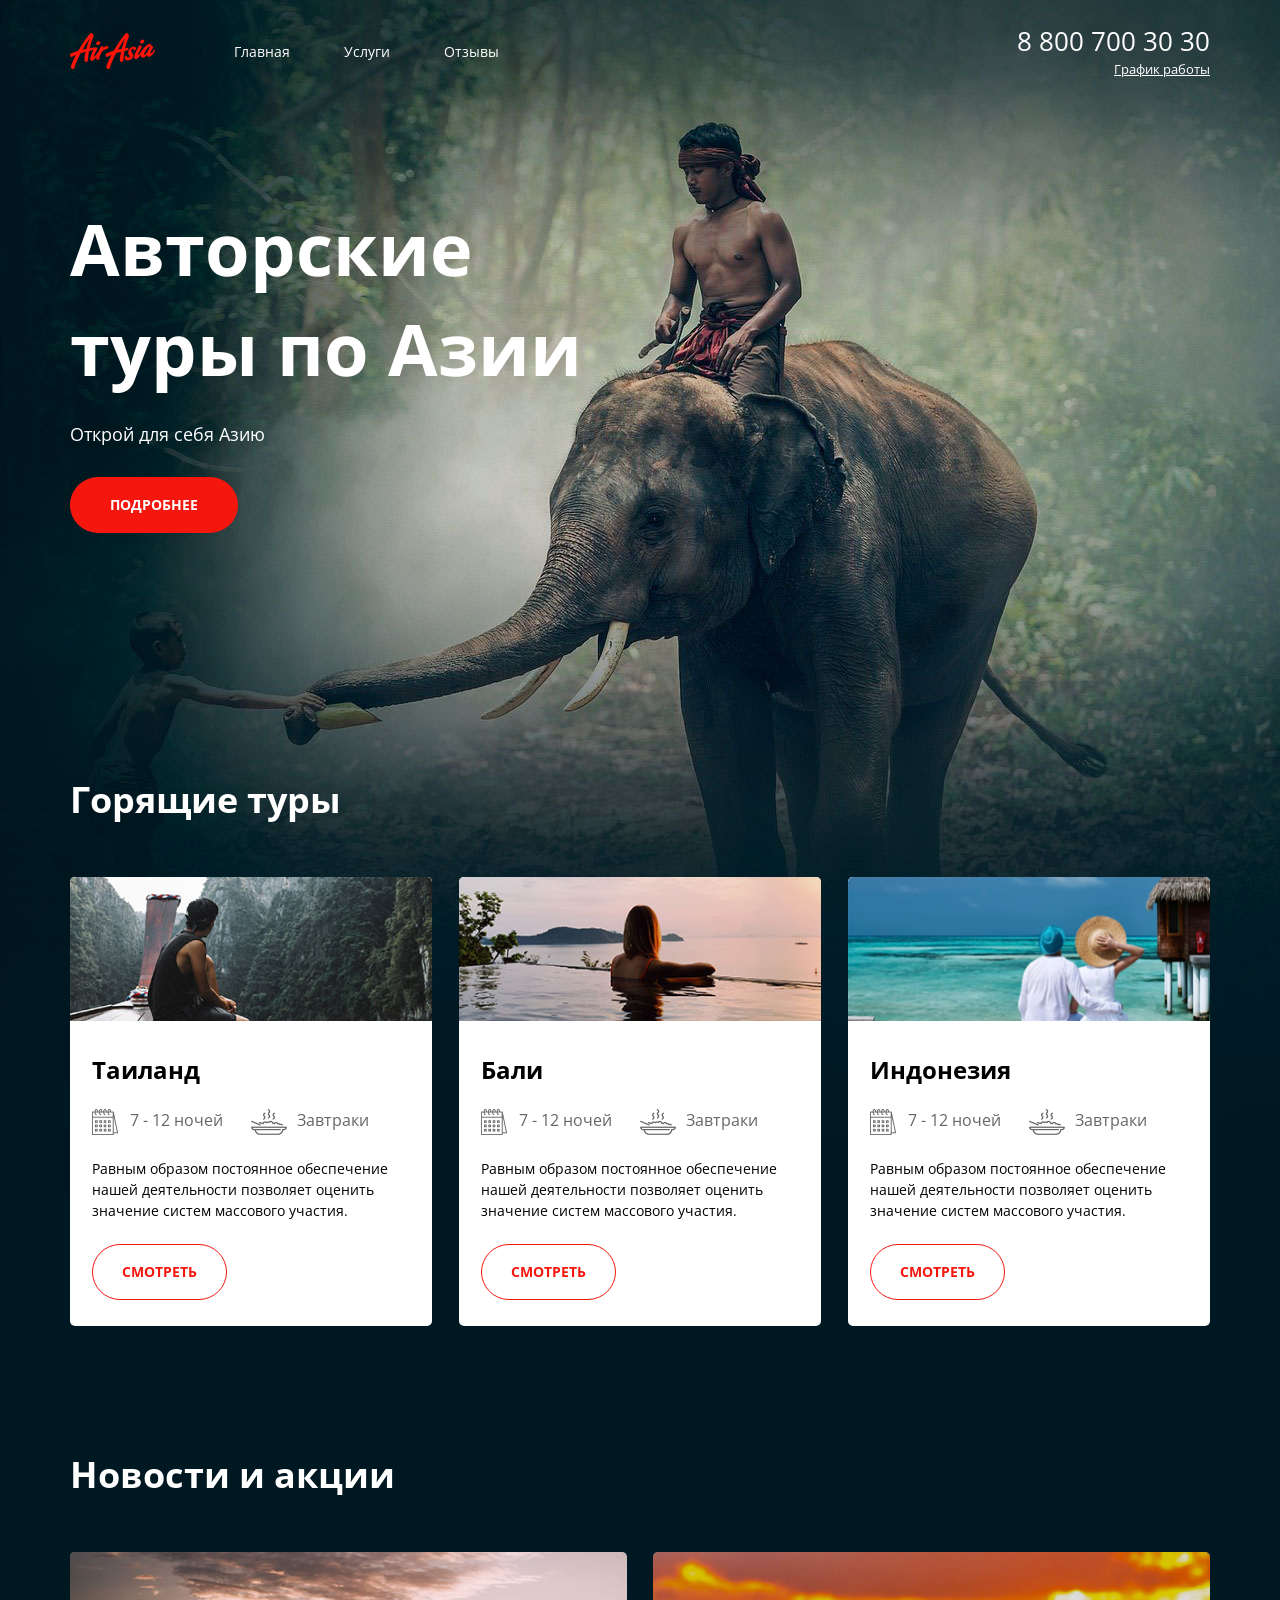
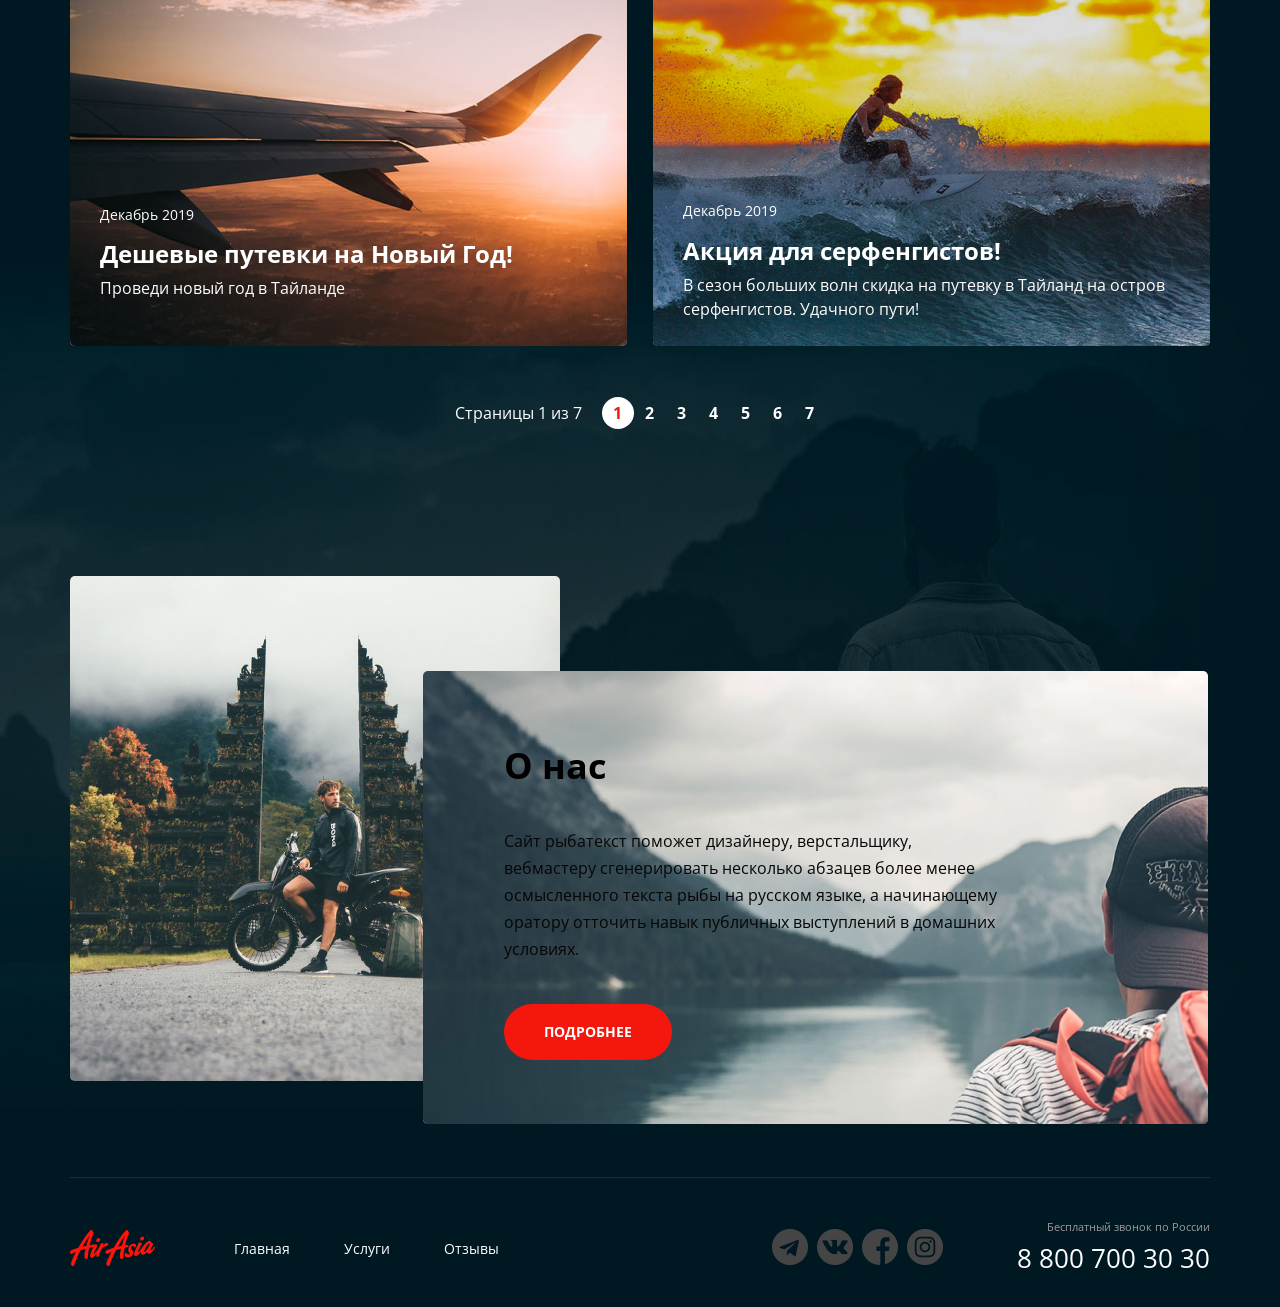
==== commit 045a2723: "Новые страницы" ====
--- a/index.html
+++ b/index.html
@@ -5,7 +5,7 @@
   <meta charset="UTF-8">
   <meta http-equiv="X-UA-Compatible" content="IE=edge">
   <meta name="viewport" content="width=1200, initial-scale=1.0">
-  <title>Document</title>
+  <title>Main</title>
   <link href="https://fonts.googleapis.com/css2?family=Open+Sans:wght@300;400;700&display=swap" rel="stylesheet">
   <link rel="stylesheet" href="./css/layout/normalize.css" integrity="sha512-NhSC1YmyruXifcj/KFRWoC561YpHpc5Jtzgvbuzx5VozKpWvQ+4nXhPdFgmx8xqexRcpAglTj9sIBWINXa8x5w==" crossorigin="anonymous" referrerpolicy="no-referrer" />
   <link rel="stylesheet" href="main.css">
@@ -17,19 +17,19 @@
       <div class="container  hero__container">
         <header class="header">
           <div class="header__col">
-            <a href="/" class="logo">
+            <a href="./welcome.html" class="logo">
               <img src="./img/logo.png" alt="logo__img">
             </a>
             <nav class="menu">
               <ul class="menu__list">
                 <li class="menu__item">
-                  <a href="#" class="menu__link">Главная</a>
+                  <a href="./index.html" class="menu__link">Главная</a>
                 </li>
                 <li class="menu__item">
                   <a href="./services.html" class="menu__link">Услуги</a>
                 </li>
                 <li class="menu__item">
-                  <a href="#" class="menu__link">Отзывы</a>
+                  <a href="./reviews.html" class="menu__link">Отзывы</a>
                 </li>
               </ul>
             </nav>
@@ -37,15 +37,24 @@
           <div class="header__col header__col--align--right">
             <address class="contacts">
               <a href="" class="contacts__number">8 800 700 30 30</a>
-              <div class="contacts__time contacts__time--title" title="пн-вс: 09:00 - 20:00 Обед: 14:00 - 14:30">График
-                работы</div>
+              <div class="contacts__time contacts__time--title">
+                <div class="dropdown">
+                  <a href="#" class="dropdown__link">График работы</a>
+                  <div class="dropdown__menu">
+                    <ul class="dropdown__list">
+                      <li class="dropdown__item">пн-вс: 09:00 - 20:00</li>
+                      <li class="dropdown__item">Обед: 14:00 - 14:30</li>
+                    </ul>
+                  </div>
+                </div>
+              </div>
             </address>
           </div>
         </header>
         <div class="main">
           <h1 class="main__title">Авторские туры по Азии</h1>
           <p class="main__slogan">Открой для себя Азию</p>
-          <a href="#" class="button button--color--red">Подробнее</a>
+          <a href="#" class="button ">Подробнее</a>
         </div>
       </div>
     </section>
@@ -206,19 +215,19 @@
       <div class="container footer-containet__content">
         <div class="footer footer-containet__section">
           <div class="footer__col">
-            <a href="/" class="logo">
+            <a href="./welcome.html" class="logo">
               <img src="./img/logo.png" alt="logo__footer__img">
             </a>
             <nav class="menu">
               <ul class="menu__list">
                 <li class="menu__item">
-                  <a href="#" class="menu__link">Главная</a>
-                </li>
-                <li class="menu__item">
-                  <a href="#" class="menu__link">Услуги</a>
-                </li>
-                <li class="menu__item">
-                  <a href="#" class="menu__link">Отзывы</a>
+                  <a href="./index.html" class="menu__link">Главная</a>
+                </li>
+                <li class="menu__item">
+                  <a href="./services.html" class="menu__link">Услуги</a>
+                </li>
+                <li class="menu__item">
+                  <a href="./reviews.html" class="menu__link">Отзывы</a>
                 </li>
               </ul>
             </nav>
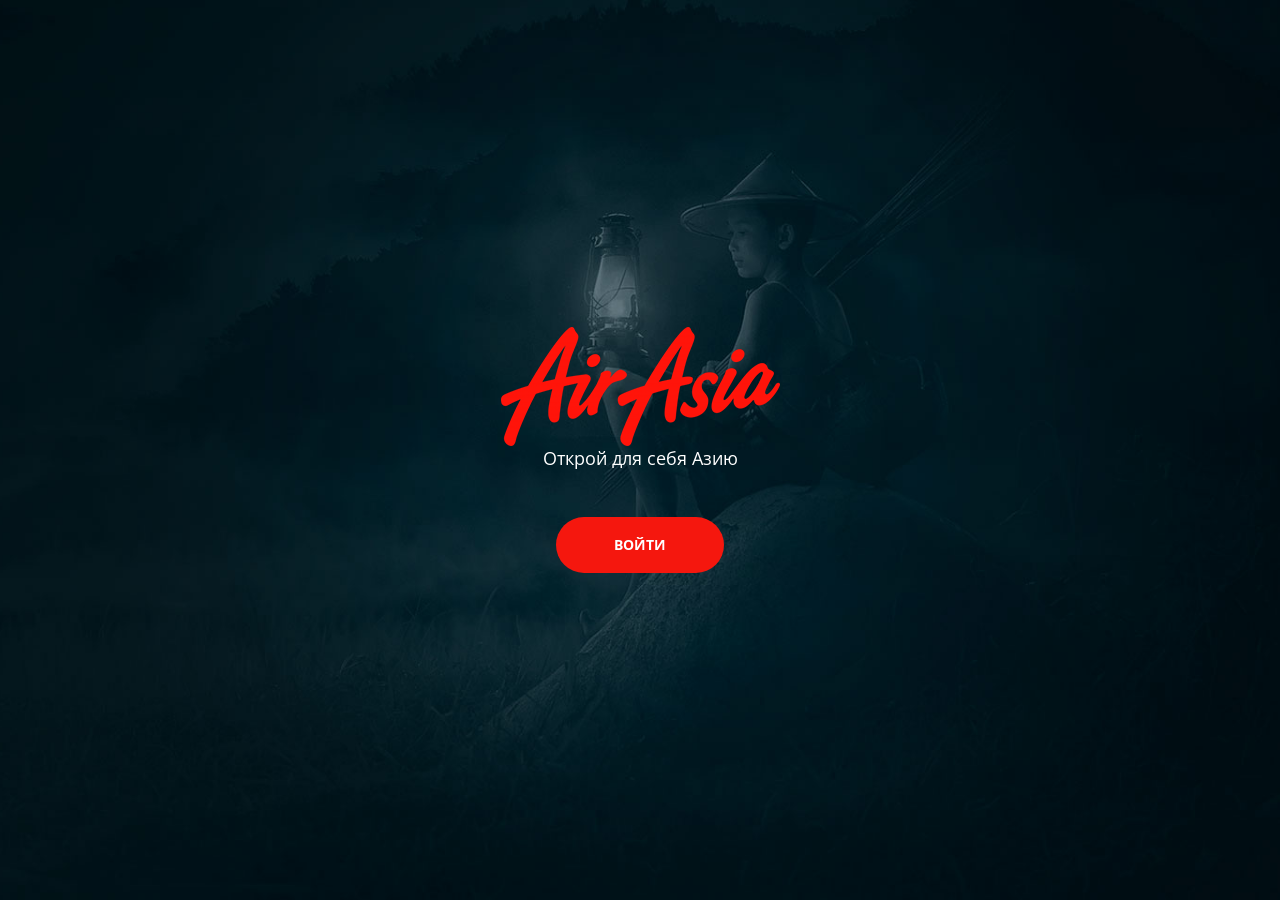
==== commit 6f140d36: "Внесены правки" ====
--- a/index.html
+++ b/index.html
@@ -5,259 +5,20 @@
   <meta charset="UTF-8">
   <meta http-equiv="X-UA-Compatible" content="IE=edge">
   <meta name="viewport" content="width=1200, initial-scale=1.0">
-  <title>Main</title>
+  <title>Welcome</title>
   <link href="https://fonts.googleapis.com/css2?family=Open+Sans:wght@300;400;700&display=swap" rel="stylesheet">
   <link rel="stylesheet" href="./css/layout/normalize.css" integrity="sha512-NhSC1YmyruXifcj/KFRWoC561YpHpc5Jtzgvbuzx5VozKpWvQ+4nXhPdFgmx8xqexRcpAglTj9sIBWINXa8x5w==" crossorigin="anonymous" referrerpolicy="no-referrer" />
   <link rel="stylesheet" href="main.css">
 </head>
 
 <body>
-  <div class="wrapper main-page-wrapper">
-    <section class="hero">
-      <div class="container  hero__container">
-        <header class="header">
-          <div class="header__col">
-            <a href="./welcome.html" class="logo">
-              <img src="./img/logo.png" alt="logo__img">
-            </a>
-            <nav class="menu">
-              <ul class="menu__list">
-                <li class="menu__item">
-                  <a href="./index.html" class="menu__link">Главная</a>
-                </li>
-                <li class="menu__item">
-                  <a href="./services.html" class="menu__link">Услуги</a>
-                </li>
-                <li class="menu__item">
-                  <a href="./reviews.html" class="menu__link">Отзывы</a>
-                </li>
-              </ul>
-            </nav>
-          </div>
-          <div class="header__col header__col--align--right">
-            <address class="contacts">
-              <a href="" class="contacts__number">8 800 700 30 30</a>
-              <div class="contacts__time contacts__time--title">
-                <div class="dropdown">
-                  <a href="#" class="dropdown__link">График работы</a>
-                  <div class="dropdown__menu">
-                    <ul class="dropdown__list">
-                      <li class="dropdown__item">пн-вс: 09:00 - 20:00</li>
-                      <li class="dropdown__item">Обед: 14:00 - 14:30</li>
-                    </ul>
-                  </div>
-                </div>
-              </div>
-            </address>
-          </div>
-        </header>
-        <div class="main">
-          <h1 class="main__title">Авторские туры по Азии</h1>
-          <p class="main__slogan">Открой для себя Азию</p>
-          <a href="#" class="button ">Подробнее</a>
-        </div>
+  <div class="welcome">
+    <div class="welcome__container">
+      <div class="central">
+        <img src="./img/logo_welcom.png" alt="" class="central__logo">
+        <div class="central__desc">Открой для себя Азию</div>
+        <a href="./index.html" class="button button--color--welcome">Войти</a>
       </div>
-    </section>
-    <section class="sale">
-      <div class="container">
-        <h2 class="sale__title section-title">Горящие туры</h2>
-        <ul class="sale__list">
-          <li class="sale__item">
-            <div class="sale-card">
-              <div class="sale__header">
-                <img src="./img/river.jpg" alt="" class="sale-card__img">
-              </div>
-              <div class="sale-card__desc">
-                <h3 class="sale-card__title">Таиланд</h3>
-                <ul class="sale-options">
-                  <li class="sale-options__item">
-                    <img src="./img/calendar.jpg" alt="" class="sale-options__img sale-options__img--calendar">
-                    <span class="sale-options__text sale-options__text--calendar">7 - 12 ночей</span>
-                  </li>
-                  <li class="sale-options__item">
-                    <img src="./img/meal.jpg" alt="" class="sale-options__img sale-options__img--meal">
-                    <span class="sale-options__text sale-options__text--meal">Завтраки</span>
-                  </li>
-                </ul>
-                <p class="sale-card__text">Равным образом постоянное обеспечение нашей деятельности позволяет оценить
-                  значение систем массового участия.</p>
-                <div class="button-wrapper">
-                  <a href="#" class="button button--color--white">Смотреть</a>
-                </div>
-              </div>
-            </div>
-          </li>
-          <li class="sale__item">
-            <div class="sale-card">
-              <div class="sale__header">
-                <img src="./img/pool.jpg" alt="" class="sale-card__img">
-              </div>
-              <div class="sale-card__desc">
-                <h3 class="sale-card__title">Бали</h3>
-                <ul class="sale-options">
-                  <li class="sale-options__item">
-                    <img src="./img/calendar.jpg" alt="" class="sale-options__img sale-options__img--calendar">
-                    <span class="sale-options__text sale-options__text--calendar">7 - 12 ночей</span>
-                  </li>
-                  <li class="sale-options__item">
-                    <img src="./img/meal.jpg" alt="" class="sale-options__img sale-options__img--meal">
-                    <span class="sale-options__text sale-options__text--meal">Завтраки</span>
-                  </li>
-                </ul>
-                <p class="sale-card__text">Равным образом постоянное обеспечение нашей деятельности позволяет оценить
-                  значение систем массового участия.</p>
-                <div class="button-wrapper">
-                  <a href="#" class="button button--color--white">Смотреть</a>
-                </div>
-              </div>
-            </div>
-          </li>
-          <li class="sale__item">
-            <div class="sale-card">
-              <div class="sale__header">
-                <img src="./img/ocean.jpg" alt="" class="sale-card__img">
-              </div>
-              <div class="sale-card__desc">
-                <h3 class="sale-card__title">Индонезия</h3>
-                <ul class="sale-options">
-                  <li class="sale-options__item">
-                    <img src="./img/calendar.jpg" alt="" class="sale-options__img sale-options__img--calendar">
-                    <span class="sale-options__text sale-options__text--calendar">7 - 12 ночей</span>
-                  </li>
-                  <li class="sale-options__item">
-                    <img src="./img/meal.jpg" alt="" class="sale-options__img sale-options__img--meal">
-                    <span class="sale-options__text sale-options__text--meal">Завтраки</span>
-                  </li>
-                </ul>
-                <p class="sale-card__text">Равным образом постоянное обеспечение нашей деятельности позволяет оценить
-                  значение систем массового участия.</p>
-                <div class="button-wrapper">
-                  <a href="#" class="button button--color--white">Смотреть</a>
-                </div>
-              </div>
-            </div>
-          </li>
-        </ul>
-      </div>
-    </section>
-    <section class="news">
-      <div class="container">
-        <h2 class="news__title section-title">Новости и акции</h2>
-        <ul class="news__list">
-          <li class="news__item ">
-            <a href="#" class="news__link">
-              <div class="single-news">
-                <img src="./img/plain.jpg" alt="" class="single-news__img">
-                <div class="single-news__desc">
-                  <div class="single-news__date">Декабрь 2019</div>
-                  <div class="single-news__title">Дешевые путевки на Новый Год!</div>
-                  <div class="single-news__text">Проведи новый год в Тайланде</div>
-                </div>
-              </div>
-            </a>
-          </li>
-          <li class="news__item">
-            <a href="#" class="news__link">
-              <div class="single-news">
-                <img src="./img/Surfer.jpg" alt="" class="single-news__img">
-                <div class="single-news__desc">
-                  <div class="single-news__date">Декабрь 2019</div>
-                  <div class="single-news__title">Акция для серфенгистов!</div>
-                  <div class="single-news__text">В сезон больших волн скидка на путевку в Тайланд на остров
-                    серфенгистов.
-                    Удачного пути!</div>
-                </div>
-              </div>
-            </a>
-          </li>
-        </ul>
-        <div class="paginator">
-          <div class="paginator__display">Страницы 1 из 7</div>
-          <ul class="paginator__list">
-            <li class="paginator__item paginator__item--active">
-              <a href="#" class="paginator__link">1</a>
-            </li>
-            <li class="paginator__item">
-              <a href="#" class="paginator__link">2</a>
-            </li>
-            <li class="paginator__item">
-              <a href="#" class="paginator__link">3</a>
-            </li>
-            <li class="paginator__item">
-              <a href="#" class="paginator__link">4</a>
-            </li>
-            <li class="paginator__item">
-              <a href="#" class="paginator__link">5</a>
-            </li>
-            <li class="paginator__item">
-              <a href="#" class="paginator__link">6</a>
-            </li>
-            <li class="paginator__item">
-              <a href="#" class="paginator__link">7</a>
-            </li>
-          </ul>
-        </div>
-      </div>
-    </section>
-    <section class="story">
-      <div class="container story__container">
-        <div class="story__content">
-          <h3 class="story__title section-title--color--black section-title">О нас</h3>
-          <p class="story__text">Сайт рыбатекст поможет дизайнеру, верстальщику, вебмастеру сгенерировать
-            несколько
-            абзацев более менее осмысленного текста рыбы на русском языке, а начинающему оратору отточить навык
-            публичных выступлений в домашних условиях.</p>
-          <a href="#" class="button">Подробнее</a>
-        </div>
-      </div>
-    </section>
-    <footer class="footer-containet">
-      <div class="container footer-containet__content">
-        <div class="footer footer-containet__section">
-          <div class="footer__col">
-            <a href="./welcome.html" class="logo">
-              <img src="./img/logo.png" alt="logo__footer__img">
-            </a>
-            <nav class="menu">
-              <ul class="menu__list">
-                <li class="menu__item">
-                  <a href="./index.html" class="menu__link">Главная</a>
-                </li>
-                <li class="menu__item">
-                  <a href="./services.html" class="menu__link">Услуги</a>
-                </li>
-                <li class="menu__item">
-                  <a href="./reviews.html" class="menu__link">Отзывы</a>
-                </li>
-              </ul>
-            </nav>
-          </div>
-          <div class="footer__col footer__col--align--right">
-            <div class="socials">
-              <ul class="socials__list">
-                <li class="socials__item socials__link--tg">
-                  <a href="#" class="socials__link"></a>
-                </li>
-                <li class="socials__item socials__link--vk">
-                  <a href="#" class="socials__link"></a>
-                </li>
-                <li class="socials__item socials__link--fb">
-                  <a href="#" class="socials__link"></a>
-                </li>
-                <li class="socials__item socials__link--ig">
-                  <a href="#" class="socials__link"></a>
-                </li>
-              </ul>
-            </div>
-            <address class="contacts">
-              <div class="contacts__text">Бесплатный звонок по России</div>
-              <a href="" class="contacts__number">8 800 700 30 30</a>
-            </address>
-          </div>
-        </div>
-      </div>
-    </footer>
+    </div>
   </div>
-</body>
-
-</html>+</body>
